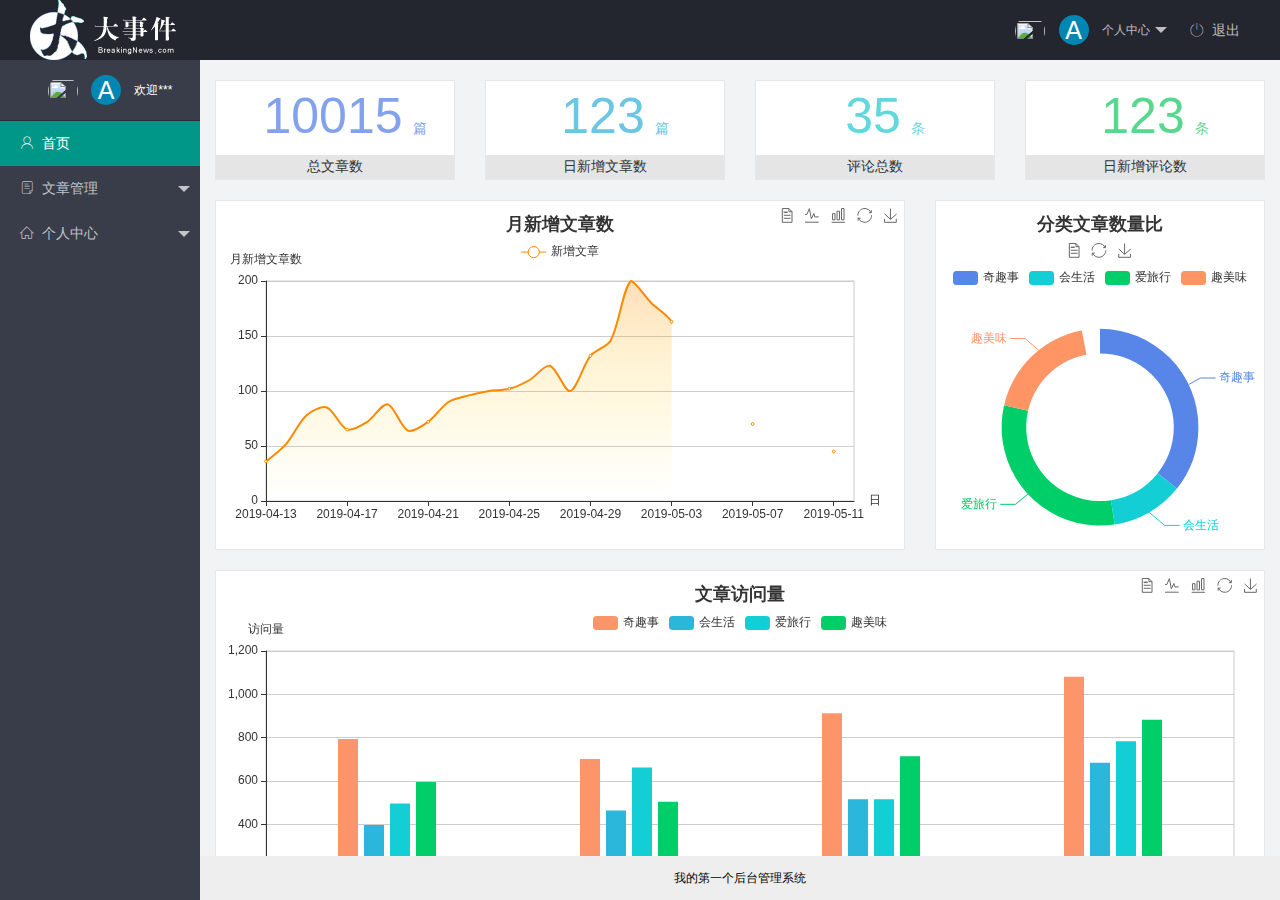
==== index.html @ fc18b05c "完成了主页功能以及登录注册功能" ====
<!DOCTYPE html>
<html>
<head>
  <meta charset="utf-8">
  <meta name="viewport" content="width=device-width, initial-scale=1, maximum-scale=1">
  <title>我的第一个后台管理器</title>
  <link rel="stylesheet" href="assets/fonts/iconfont.css">
     <link rel="stylesheet" href="assets/lib/layui/css/layui.css" />
     <link rel="stylesheet" href="assets/css/index.css" />
</head>
<body>
<div class="layui-layout layui-layout-admin">
  <div class="layui-header">
  	<img src="assets/images/logo.png" style="padding-left: 30px;">
    <ul class="layui-nav layui-layout-right">
      <li class="layui-nav-item layui-hide layui-show-md-inline-block">
        <a href="javascript:;" class="urerinfo">
          <img src="//tva1.sinaimg.cn/crop.0.0.118.118.180/5db11ff4gw1e77d3nqrv8j203b03cweg.jpg" class="layui-nav-img">
  	<span class="text-avatar">A</span>
          个人中心
        </a>
        <dl class="layui-nav-child">
          <dd><a href="">基本资料</a></dd>
          <dd><a href="">更换头像</a></dd>
          <dd><a href="">重置密码</a></dd>
        </dl>
      </li>
      <li class="layui-nav-item" lay-header-event="menuRight" lay-unselect>
        <a href="javascript:;" id="btnlogin"><span class="iconfont icon-tuichu"></span>退出
        </a>
      </li>
    </ul>
  </div>
  
  <div class="layui-side layui-bg-black">
    <div class="layui-side-scroll">
    	<div class="urerinfo">
          <img src="//tva1.sinaimg.cn/crop.0.0.118.118.180/5db11ff4gw1e77d3nqrv8j203b03cweg.jpg" class="layui-nav-img">
            	<span class="text-avatar">A</span>
          <span id="welcome">欢迎***</span>
        </div>
      <!-- 左侧导航区域（可配合layui已有的垂直导航） -->
      <ul class="layui-nav layui-nav-tree " lay-shrink="all">
      	<!--首页-->
        <li class="layui-nav-item layui-this">
          <a href="home/dashboard.html" target="fm"><span class="iconfont icon-user" ></span>首页</a> 
        </li>
       <!--文章管理-->
        <li class="layui-nav-item">
          <a href="javascript:;"><span class="iconfont icon-16"></span>文章管理</a>
          <dl class="layui-nav-child">
            <dd><a href="javascript:;"><i class="layui-icon layui-icon-app"></i>文章管理</a></dd>
            <dd><a href="javascript:;"><i class="layui-icon layui-icon-app"></i>文章类别</a></dd>
            <dd><a href="javascript:;"><i class="layui-icon layui-icon-app"></i>文章列表</a></dd>
            <dd><a href="javascript:;"><i class="layui-icon layui-icon-app"></i>发布文章</a></dd>
          </dl>
        </li>
        <!--个人中心-->
         <li class="layui-nav-item">
          <a href="javascript:;"><span class="iconfont icon-home"></span>个人中心</a>
          <dl class="layui-nav-child">
           <dd><a href="JavaScript:;"><i class="layui-icon layui-icon-app"></i>基本资料</a></dd>
          <dd><a href="JavaScript:;"><i class="layui-icon layui-icon-app"></i>更换头像</a></dd>
          <dd><a href="JavaScript:;"><i class="layui-icon layui-icon-app"></i>重置密码</a></dd>
          </dl>
        </li>
      </ul>
    </div>
  </div>
  
  <div class="layui-body">
    <!-- 内容主体区域 -->
    <iframe name="fm" src="home/dashboard.html" frameborder="0"></iframe>
  </div>
  
  <div class="layui-footer">
    <!-- 底部固定区域 -->
我的第一个后台管理系统
  </div>
</div>
<script src="assets/lib/layui/layui.all.js"></script>
<script src="assets/lib/jquery.js"></script>
<script src="assets/js/baseApi.js"></script>
<script src="assets/js/index.js"></script>

</body>
</html>
---- assets/fonts/iconfont.css ----
@font-face {font-family: "iconfont";
  src: url('iconfont.eot?t=1576139966484'); /* IE9 */
  src: url('iconfont.eot?t=1576139966484#iefix') format('embedded-opentype'), /* IE6-IE8 */
  url('[data-uri]') format('woff2'),
  url('iconfont.woff?t=1576139966484') format('woff'),
  url('iconfont.ttf?t=1576139966484') format('truetype'), /* chrome, firefox, opera, Safari, Android, iOS 4.2+ */
  url('iconfont.svg?t=1576139966484#iconfont') format('svg'); /* iOS 4.1- */
}

.iconfont {
  font-family: "iconfont" !important;
  font-size: 16px;
  font-style: normal;
  -webkit-font-smoothing: antialiased;
  -moz-osx-font-smoothing: grayscale;
}

.icon-home:before {
  content: "\e6a9";
}

.icon-user:before {
  content: "\e614";
}

.icon-pinglun:before {
  content: "\e616";
}

.icon-tuichu:before {
  content: "\e865";
}

.icon-16:before {
  content: "\e615";
}
---- assets/lib/layui/css/layui.css ----
/** layui-v2.5.5 MIT License By https://www.layui.com */
 .layui-inline,img{display:inline-block;vertical-align:middle}h1,h2,h3,h4,h5,h6{font-weight:400}.layui-edge,.layui-header,.layui-inline,.layui-main{position:relative}.layui-body,.layui-edge,.layui-elip{overflow:hidden}.layui-btn,.layui-edge,.layui-inline,img{vertical-align:middle}.layui-btn,.layui-disabled,.layui-icon,.layui-unselect{-moz-user-select:none;-webkit-user-select:none;-ms-user-select:none}.layui-elip,.layui-form-checkbox span,.layui-form-pane .layui-form-label{text-overflow:ellipsis;white-space:nowrap}.layui-breadcrumb,.layui-tree-btnGroup{visibility:hidden}blockquote,body,button,dd,div,dl,dt,form,h1,h2,h3,h4,h5,h6,input,li,ol,p,pre,td,textarea,th,ul{margin:0;padding:0;-webkit-tap-highlight-color:rgba(0,0,0,0)}a:active,a:hover{outline:0}img{border:none}li{list-style:none}table{border-collapse:collapse;border-spacing:0}h4,h5,h6{font-size:100%}button,input,optgroup,option,select,textarea{font-family:inherit;font-size:inherit;font-style:inherit;font-weight:inherit;outline:0}pre{white-space:pre-wrap;white-space:-moz-pre-wrap;white-space:-pre-wrap;white-space:-o-pre-wrap;word-wrap:break-word}body{line-height:24px;font:14px Helvetica Neue,Helvetica,PingFang SC,Tahoma,Arial,sans-serif}hr{height:1px;margin:10px 0;border:0;clear:both}a{color:#333;text-decoration:none}a:hover{color:#777}a cite{font-style:normal;*cursor:pointer}.layui-border-box,.layui-border-box *{box-sizing:border-box}.layui-box,.layui-box *{box-sizing:content-box}.layui-clear{clear:both;*zoom:1}.layui-clear:after{content:'\20';clear:both;*zoom:1;display:block;height:0}.layui-inline{*display:inline;*zoom:1}.layui-edge{display:inline-block;width:0;height:0;border-width:6px;border-style:dashed;border-color:transparent}.layui-edge-top{top:-4px;border-bottom-color:#999;border-bottom-style:solid}.layui-edge-right{border-left-color:#999;border-left-style:solid}.layui-edge-bottom{top:2px;border-top-color:#999;border-top-style:solid}.layui-edge-left{border-right-color:#999;border-right-style:solid}.layui-disabled,.layui-disabled:hover{color:#d2d2d2!important;cursor:not-allowed!important}.layui-circle{border-radius:100%}.layui-show{display:block!important}.layui-hide{display:none!important}@font-face{font-family:layui-icon;src:url(../font/iconfont.eot?v=250);src:url(../font/iconfont.eot?v=250#iefix) format('embedded-opentype'),url(../font/iconfont.woff2?v=250) format('woff2'),url(../font/iconfont.woff?v=250) format('woff'),url(../font/iconfont.ttf?v=250) format('truetype'),url(../font/iconfont.svg?v=250#layui-icon) format('svg')}.layui-icon{font-family:layui-icon!important;font-size:16px;font-style:normal;-webkit-font-smoothing:antialiased;-moz-osx-font-smoothing:grayscale}.layui-icon-reply-fill:before{content:"\e611"}.layui-icon-set-fill:before{content:"\e614"}.layui-icon-menu-fill:before{content:"\e60f"}.layui-icon-search:before{content:"\e615"}.layui-icon-share:before{content:"\e641"}.layui-icon-set-sm:before{content:"\e620"}.layui-icon-engine:before{content:"\e628"}.layui-icon-close:before{content:"\1006"}.layui-icon-close-fill:before{content:"\1007"}.layui-icon-chart-screen:before{content:"\e629"}.layui-icon-star:before{content:"\e600"}.layui-icon-circle-dot:before{content:"\e617"}.layui-icon-chat:before{content:"\e606"}.layui-icon-release:before{content:"\e609"}.layui-icon-list:before{content:"\e60a"}.layui-icon-chart:before{content:"\e62c"}.layui-icon-ok-circle:before{content:"\1005"}.layui-icon-layim-theme:before{content:"\e61b"}.layui-icon-table:before{content:"\e62d"}.layui-icon-right:before{content:"\e602"}.layui-icon-left:before{content:"\e603"}.layui-icon-cart-simple:before{content:"\e698"}.layui-icon-face-cry:before{content:"\e69c"}.layui-icon-face-smile:before{content:"\e6af"}.layui-icon-survey:before{content:"\e6b2"}.layui-icon-tree:before{content:"\e62e"}.layui-icon-upload-circle:before{content:"\e62f"}.layui-icon-add-circle:before{content:"\e61f"}.layui-icon-download-circle:before{content:"\e601"}.layui-icon-templeate-1:before{content:"\e630"}.layui-icon-util:before{content:"\e631"}.layui-icon-face-surprised:before{content:"\e664"}.layui-icon-edit:before{content:"\e642"}.layui-icon-speaker:before{content:"\e645"}.layui-icon-down:before{content:"\e61a"}.layui-icon-file:before{content:"\e621"}.layui-icon-layouts:before{content:"\e632"}.layui-icon-rate-half:before{content:"\e6c9"}.layui-icon-add-circle-fine:before{content:"\e608"}.layui-icon-prev-circle:before{content:"\e633"}.layui-icon-read:before{content:"\e705"}.layui-icon-404:before{content:"\e61c"}.layui-icon-carousel:before{content:"\e634"}.layui-icon-help:before{content:"\e607"}.layui-icon-code-circle:before{content:"\e635"}.layui-icon-water:before{content:"\e636"}.layui-icon-username:before{content:"\e66f"}.layui-icon-find-fill:before{content:"\e670"}.layui-icon-about:before{content:"\e60b"}.layui-icon-location:before{content:"\e715"}.layui-icon-up:before{content:"\e619"}.layui-icon-pause:before{content:"\e651"}.layui-icon-date:before{content:"\e637"}.layui-icon-layim-uploadfile:before{content:"\e61d"}.layui-icon-delete:before{content:"\e640"}.layui-icon-play:before{content:"\e652"}.layui-icon-top:before{content:"\e604"}.layui-icon-friends:before{content:"\e612"}.layui-icon-refresh-3:before{content:"\e9aa"}.layui-icon-ok:before{content:"\e605"}.layui-icon-layer:before{content:"\e638"}.layui-icon-face-smile-fine:before{content:"\e60c"}.layui-icon-dollar:before{content:"\e659"}.layui-icon-group:before{content:"\e613"}.layui-icon-layim-download:before{content:"\e61e"}.layui-icon-picture-fine:before{content:"\e60d"}.layui-icon-link:before{content:"\e64c"}.layui-icon-diamond:before{content:"\e735"}.layui-icon-log:before{content:"\e60e"}.layui-icon-rate-solid:before{content:"\e67a"}.layui-icon-fonts-del:before{content:"\e64f"}.layui-icon-unlink:before{content:"\e64d"}.layui-icon-fonts-clear:before{content:"\e639"}.layui-icon-triangle-r:before{content:"\e623"}.layui-icon-circle:before{content:"\e63f"}.layui-icon-radio:before{content:"\e643"}.layui-icon-align-center:before{content:"\e647"}.layui-icon-align-right:before{content:"\e648"}.layui-icon-align-left:before{content:"\e649"}.layui-icon-loading-1:before{content:"\e63e"}.layui-icon-return:before{content:"\e65c"}.layui-icon-fonts-strong:before{content:"\e62b"}.layui-icon-upload:before{content:"\e67c"}.layui-icon-dialogue:before{content:"\e63a"}.layui-icon-video:before{content:"\e6ed"}.layui-icon-headset:before{content:"\e6fc"}.layui-icon-cellphone-fine:before{content:"\e63b"}.layui-icon-add-1:before{content:"\e654"}.layui-icon-face-smile-b:before{content:"\e650"}.layui-icon-fonts-html:before{content:"\e64b"}.layui-icon-form:before{content:"\e63c"}.layui-icon-cart:before{content:"\e657"}.layui-icon-camera-fill:before{content:"\e65d"}.layui-icon-tabs:before{content:"\e62a"}.layui-icon-fonts-code:before{content:"\e64e"}.layui-icon-fire:before{content:"\e756"}.layui-icon-set:before{content:"\e716"}.layui-icon-fonts-u:before{content:"\e646"}.layui-icon-triangle-d:before{content:"\e625"}.layui-icon-tips:before{content:"\e702"}.layui-icon-picture:before{content:"\e64a"}.layui-icon-more-vertical:before{content:"\e671"}.layui-icon-flag:before{content:"\e66c"}.layui-icon-loading:before{content:"\e63d"}.layui-icon-fonts-i:before{content:"\e644"}.layui-icon-refresh-1:before{content:"\e666"}.layui-icon-rmb:before{content:"\e65e"}.layui-icon-home:before{content:"\e68e"}.layui-icon-user:before{content:"\e770"}.layui-icon-notice:before{content:"\e667"}.layui-icon-login-weibo:before{content:"\e675"}.layui-icon-voice:before{content:"\e688"}.layui-icon-upload-drag:before{content:"\e681"}.layui-icon-login-qq:before{content:"\e676"}.layui-icon-snowflake:before{content:"\e6b1"}.layui-icon-file-b:before{content:"\e655"}.layui-icon-template:before{content:"\e663"}.layui-icon-auz:before{content:"\e672"}.layui-icon-console:before{content:"\e665"}.layui-icon-app:before{content:"\e653"}.layui-icon-prev:before{content:"\e65a"}.layui-icon-website:before{content:"\e7ae"}.layui-icon-next:before{content:"\e65b"}.layui-icon-component:before{content:"\e857"}.layui-icon-more:before{content:"\e65f"}.layui-icon-login-wechat:before{content:"\e677"}.layui-icon-shrink-right:before{content:"\e668"}.layui-icon-spread-left:before{content:"\e66b"}.layui-icon-camera:before{content:"\e660"}.layui-icon-note:before{content:"\e66e"}.layui-icon-refresh:before{content:"\e669"}.layui-icon-female:before{content:"\e661"}.layui-icon-male:before{content:"\e662"}.layui-icon-password:before{content:"\e673"}.layui-icon-senior:before{content:"\e674"}.layui-icon-theme:before{content:"\e66a"}.layui-icon-tread:before{content:"\e6c5"}.layui-icon-praise:before{content:"\e6c6"}.layui-icon-star-fill:before{content:"\e658"}.layui-icon-rate:before{content:"\e67b"}.layui-icon-template-1:before{content:"\e656"}.layui-icon-vercode:before{content:"\e679"}.layui-icon-cellphone:before{content:"\e678"}.layui-icon-screen-full:before{content:"\e622"}.layui-icon-screen-restore:before{content:"\e758"}.layui-icon-cols:before{content:"\e610"}.layui-icon-export:before{content:"\e67d"}.layui-icon-print:before{content:"\e66d"}.layui-icon-slider:before{content:"\e714"}.layui-icon-addition:before{content:"\e624"}.layui-icon-subtraction:before{content:"\e67e"}.layui-icon-service:before{content:"\e626"}.layui-icon-transfer:before{content:"\e691"}.layui-main{width:1140px;margin:0 auto}.layui-header{z-index:1000;height:60px}.layui-header a:hover{transition:all .5s;-webkit-transition:all .5s}.layui-side{position:fixed;left:0;top:0;bottom:0;z-index:999;width:200px;overflow-x:hidden}.layui-side-scroll{position:relative;width:220px;height:100%;overflow-x:hidden}.layui-body{position:absolute;left:200px;right:0;top:0;bottom:0;z-index:998;width:auto;overflow-y:auto;box-sizing:border-box}.layui-layout-body{overflow:hidden}.layui-layout-admin .layui-header{background-color:#23262E}.layui-layout-admin .layui-side{top:60px;width:200px;overflow-x:hidden}.layui-layout-admin .layui-body{position:fixed;top:60px;bottom:44px}.layui-layout-admin .layui-main{width:auto;margin:0 15px}.layui-layout-admin .layui-footer{position:fixed;left:200px;right:0;bottom:0;height:44px;line-height:44px;padding:0 15px;background-color:#eee}.layui-layout-admin .layui-logo{position:absolute;left:0;top:0;width:200px;height:100%;line-height:60px;text-align:center;color:#009688;font-size:16px}.layui-layout-admin .layui-header .layui-nav{background:0 0}.layui-layout-left{position:absolute!important;left:200px;top:0}.layui-layout-right{position:absolute!important;right:0;top:0}.layui-container{position:relative;margin:0 auto;padding:0 15px;box-sizing:border-box}.layui-fluid{position:relative;margin:0 auto;padding:0 15px}.layui-row:after,.layui-row:before{content:'';display:block;clear:both}.layui-col-lg1,.layui-col-lg10,.layui-col-lg11,.layui-col-lg12,.layui-col-lg2,.layui-col-lg3,.layui-col-lg4,.layui-col-lg5,.layui-col-lg6,.layui-col-lg7,.layui-col-lg8,.layui-col-lg9,.layui-col-md1,.layui-col-md10,.layui-col-md11,.layui-col-md12,.layui-col-md2,.layui-col-md3,.layui-col-md4,.layui-col-md5,.layui-col-md6,.layui-col-md7,.layui-col-md8,.layui-col-md9,.layui-col-sm1,.layui-col-sm10,.layui-col-sm11,.layui-col-sm12,.layui-col-sm2,.layui-col-sm3,.layui-col-sm4,.layui-col-sm5,.layui-col-sm6,.layui-col-sm7,.layui-col-sm8,.layui-col-sm9,.layui-col-xs1,.layui-col-xs10,.layui-col-xs11,.layui-col-xs12,.layui-col-xs2,.layui-col-xs3,.layui-col-xs4,.layui-col-xs5,.layui-col-xs6,.layui-col-xs7,.layui-col-xs8,.layui-col-xs9{position:relative;display:block;box-sizing:border-box}.layui-col-xs1,.layui-col-xs10,.layui-col-xs11,.layui-col-xs12,.layui-col-xs2,.layui-col-xs3,.layui-col-xs4,.layui-col-xs5,.layui-col-xs6,.layui-col-xs7,.layui-col-xs8,.layui-col-xs9{float:left}.layui-col-xs1{width:8.33333333%}.layui-col-xs2{width:16.66666667%}.layui-col-xs3{width:25%}.layui-col-xs4{width:33.33333333%}.layui-col-xs5{width:41.66666667%}.layui-col-xs6{width:50%}.layui-col-xs7{width:58.33333333%}.layui-col-xs8{width:66.66666667%}.layui-col-xs9{width:75%}.layui-col-xs10{width:83.33333333%}.layui-col-xs11{width:91.66666667%}.layui-col-xs12{width:100%}.layui-col-xs-offset1{margin-left:8.33333333%}.layui-col-xs-offset2{margin-left:16.66666667%}.layui-col-xs-offset3{margin-left:25%}.layui-col-xs-offset4{margin-left:33.33333333%}.layui-col-xs-offset5{margin-left:41.66666667%}.layui-col-xs-offset6{margin-left:50%}.layui-col-xs-offset7{margin-left:58.33333333%}.layui-col-xs-offset8{margin-left:66.66666667%}.layui-col-xs-offset9{margin-left:75%}.layui-col-xs-offset10{margin-left:83.33333333%}.layui-col-xs-offset11{margin-left:91.66666667%}.layui-col-xs-offset12{margin-left:100%}@media screen and (max-width:768px){.layui-hide-xs{display:none!important}.layui-show-xs-block{display:block!important}.layui-show-xs-inline{display:inline!important}.layui-show-xs-inline-block{display:inline-block!important}}@media screen and (min-width:768px){.layui-container{width:750px}.layui-hide-sm{display:none!important}.layui-show-sm-block{display:block!important}.layui-show-sm-inline{display:inline!important}.layui-show-sm-inline-block{display:inline-block!important}.layui-col-sm1,.layui-col-sm10,.layui-col-sm11,.layui-col-sm12,.layui-col-sm2,.layui-col-sm3,.layui-col-sm4,.layui-col-sm5,.layui-col-sm6,.layui-col-sm7,.layui-col-sm8,.layui-col-sm9{float:left}.layui-col-sm1{width:8.33333333%}.layui-col-sm2{width:16.66666667%}.layui-col-sm3{width:25%}.layui-col-sm4{width:33.33333333%}.layui-col-sm5{width:41.66666667%}.layui-col-sm6{width:50%}.layui-col-sm7{width:58.33333333%}.layui-col-sm8{width:66.66666667%}.layui-col-sm9{width:75%}.layui-col-sm10{width:83.33333333%}.layui-col-sm11{width:91.66666667%}.layui-col-sm12{width:100%}.layui-col-sm-offset1{margin-left:8.33333333%}.layui-col-sm-offset2{margin-left:16.66666667%}.layui-col-sm-offset3{margin-left:25%}.layui-col-sm-offset4{margin-left:33.33333333%}.layui-col-sm-offset5{margin-left:41.66666667%}.layui-col-sm-offset6{margin-left:50%}.layui-col-sm-offset7{margin-left:58.33333333%}.layui-col-sm-offset8{margin-left:66.66666667%}.layui-col-sm-offset9{margin-left:75%}.layui-col-sm-offset10{margin-left:83.33333333%}.layui-col-sm-offset11{margin-left:91.66666667%}.layui-col-sm-offset12{margin-left:100%}}@media screen and (min-width:992px){.layui-container{width:970px}.layui-hide-md{display:none!important}.layui-show-md-block{display:block!important}.layui-show-md-inline{display:inline!important}.layui-show-md-inline-block{display:inline-block!important}.layui-col-md1,.layui-col-md10,.layui-col-md11,.layui-col-md12,.layui-col-md2,.layui-col-md3,.layui-col-md4,.layui-col-md5,.layui-col-md6,.layui-col-md7,.layui-col-md8,.layui-col-md9{float:left}.layui-col-md1{width:8.33333333%}.layui-col-md2{width:16.66666667%}.layui-col-md3{width:25%}.layui-col-md4{width:33.33333333%}.layui-col-md5{width:41.66666667%}.layui-col-md6{width:50%}.layui-col-md7{width:58.33333333%}.layui-col-md8{width:66.66666667%}.layui-col-md9{width:75%}.layui-col-md10{width:83.33333333%}.layui-col-md11{width:91.66666667%}.layui-col-md12{width:100%}.layui-col-md-offset1{margin-left:8.33333333%}.layui-col-md-offset2{margin-left:16.66666667%}.layui-col-md-offset3{margin-left:25%}.layui-col-md-offset4{margin-left:33.33333333%}.layui-col-md-offset5{margin-left:41.66666667%}.layui-col-md-offset6{margin-left:50%}.layui-col-md-offset7{margin-left:58.33333333%}.layui-col-md-offset8{margin-left:66.66666667%}.layui-col-md-offset9{margin-left:75%}.layui-col-md-offset10{margin-left:83.33333333%}.layui-col-md-offset11{margin-left:91.66666667%}.layui-col-md-offset12{margin-left:100%}}@media screen and (min-width:1200px){.layui-container{width:1170px}.layui-hide-lg{display:none!important}.layui-show-lg-block{display:block!important}.layui-show-lg-inline{display:inline!important}.layui-show-lg-inline-block{display:inline-block!important}.layui-col-lg1,.layui-col-lg10,.layui-col-lg11,.layui-col-lg12,.layui-col-lg2,.layui-col-lg3,.layui-col-lg4,.layui-col-lg5,.layui-col-lg6,.layui-col-lg7,.layui-col-lg8,.layui-col-lg9{float:left}.layui-col-lg1{width:8.33333333%}.layui-col-lg2{width:16.66666667%}.layui-col-lg3{width:25%}.layui-col-lg4{width:33.33333333%}.layui-col-lg5{width:41.66666667%}.layui-col-lg6{width:50%}.layui-col-lg7{width:58.33333333%}.layui-col-lg8{width:66.66666667%}.layui-col-lg9{width:75%}.layui-col-lg10{width:83.33333333%}.layui-col-lg11{width:91.66666667%}.layui-col-lg12{width:100%}.layui-col-lg-offset1{margin-left:8.33333333%}.layui-col-lg-offset2{margin-left:16.66666667%}.layui-col-lg-offset3{margin-left:25%}.layui-col-lg-offset4{margin-left:33.33333333%}.layui-col-lg-offset5{margin-left:41.66666667%}.layui-col-lg-offset6{margin-left:50%}.layui-col-lg-offset7{margin-left:58.33333333%}.layui-col-lg-offset8{margin-left:66.66666667%}.layui-col-lg-offset9{margin-left:75%}.layui-col-lg-offset10{margin-left:83.33333333%}.layui-col-lg-offset11{margin-left:91.66666667%}.layui-col-lg-offset12{margin-left:100%}}.layui-col-space1{margin:-.5px}.layui-col-space1>*{padding:.5px}.layui-col-space3{margin:-1.5px}.layui-col-space3>*{padding:1.5px}.layui-col-space5{margin:-2.5px}.layui-col-space5>*{padding:2.5px}.layui-col-space8{margin:-3.5px}.layui-col-space8>*{padding:3.5px}.layui-col-space10{margin:-5px}.layui-col-space10>*{padding:5px}.layui-col-space12{margin:-6px}.layui-col-space12>*{padding:6px}.layui-col-space15{margin:-7.5px}.layui-col-space15>*{padding:7.5px}.layui-col-space18{margin:-9px}.layui-col-space18>*{padding:9px}.layui-col-space20{margin:-10px}.layui-col-space20>*{padding:10px}.layui-col-space22{margin:-11px}.layui-col-space22>*{padding:11px}.layui-col-space25{margin:-12.5px}.layui-col-space25>*{padding:12.5px}.layui-col-space30{margin:-15px}.layui-col-space30>*{padding:15px}.layui-btn,.layui-input,.layui-select,.layui-textarea,.layui-upload-button{outline:0;-webkit-appearance:none;transition:all .3s;-webkit-transition:all .3s;box-sizing:border-box}.layui-elem-quote{margin-bottom:10px;padding:15px;line-height:22px;border-left:5px solid #009688;border-radius:0 2px 2px 0;background-color:#f2f2f2}.layui-quote-nm{border-style:solid;border-width:1px 1px 1px 5px;background:0 0}.layui-elem-field{margin-bottom:10px;padding:0;border-width:1px;border-style:solid}.layui-elem-field legend{margin-left:20px;padding:0 10px;font-size:20px;font-weight:300}.layui-field-title{margin:10px 0 20px;border-width:1px 0 0}.layui-field-box{padding:10px 15px}.layui-field-title .layui-field-box{padding:10px 0}.layui-progress{position:relative;height:6px;border-radius:20px;background-color:#e2e2e2}.layui-progress-bar{position:absolute;left:0;top:0;width:0;max-width:100%;height:6px;border-radius:20px;text-align:right;background-color:#5FB878;transition:all .3s;-webkit-transition:all .3s}.layui-progress-big,.layui-progress-big .layui-progress-bar{height:18px;line-height:18px}.layui-progress-text{position:relative;top:-20px;line-height:18px;font-size:12px;color:#666}.layui-progress-big .layui-progress-text{position:static;padding:0 10px;color:#fff}.layui-collapse{border-width:1px;border-style:solid;border-radius:2px}.layui-colla-content,.layui-colla-item{border-top-width:1px;border-top-style:solid}.layui-colla-item:first-child{border-top:none}.layui-colla-title{position:relative;height:42px;line-height:42px;padding:0 15px 0 35px;color:#333;background-color:#f2f2f2;cursor:pointer;font-size:14px;overflow:hidden}.layui-colla-content{display:none;padding:10px 15px;line-height:22px;color:#666}.layui-colla-icon{position:absolute;left:15px;top:0;font-size:14px}.layui-card{margin-bottom:15px;border-radius:2px;background-color:#fff;box-shadow:0 1px 2px 0 rgba(0,0,0,.05)}.layui-card:last-child{margin-bottom:0}.layui-card-header{position:relative;height:42px;line-height:42px;padding:0 15px;border-bottom:1px solid #f6f6f6;color:#333;border-radius:2px 2px 0 0;font-size:14px}.layui-bg-black,.layui-bg-blue,.layui-bg-cyan,.layui-bg-green,.layui-bg-orange,.layui-bg-red{color:#fff!important}.layui-card-body{position:relative;padding:10px 15px;line-height:24px}.layui-card-body[pad15]{padding:15px}.layui-card-body[pad20]{padding:20px}.layui-card-body .layui-table{margin:5px 0}.layui-card .layui-tab{margin:0}.layui-panel-window{position:relative;padding:15px;border-radius:0;border-top:5px solid #E6E6E6;background-color:#fff}.layui-auxiliar-moving{position:fixed;left:0;right:0;top:0;bottom:0;width:100%;height:100%;background:0 0;z-index:9999999999}.layui-form-label,.layui-form-mid,.layui-form-select,.layui-input-block,.layui-input-inline,.layui-textarea{position:relative}.layui-bg-red{background-color:#FF5722!important}.layui-bg-orange{background-color:#FFB800!important}.layui-bg-green{background-color:#009688!important}.layui-bg-cyan{background-color:#2F4056!important}.layui-bg-blue{background-color:#1E9FFF!important}.layui-bg-black{background-color:#393D49!important}.layui-bg-gray{background-color:#eee!important;color:#666!important}.layui-badge-rim,.layui-colla-content,.layui-colla-item,.layui-collapse,.layui-elem-field,.layui-form-pane .layui-form-item[pane],.layui-form-pane .layui-form-label,.layui-input,.layui-layedit,.layui-layedit-tool,.layui-quote-nm,.layui-select,.layui-tab-bar,.layui-tab-card,.layui-tab-title,.layui-tab-title .layui-this:after,.layui-textarea{border-color:#e6e6e6}.layui-timeline-item:before,hr{background-color:#e6e6e6}.layui-text{line-height:22px;font-size:14px;color:#666}.layui-text h1,.layui-text h2,.layui-text h3{font-weight:500;color:#333}.layui-text h1{font-size:30px}.layui-text h2{font-size:24px}.layui-text h3{font-size:18px}.layui-text a:not(.layui-btn){color:#01AAED}.layui-text a:not(.layui-btn):hover{text-decoration:underline}.layui-text ul{padding:5px 0 5px 15px}.layui-text ul li{margin-top:5px;list-style-type:disc}.layui-text em,.layui-word-aux{color:#999!important;padding:0 5px!important}.layui-btn{display:inline-block;height:38px;line-height:38px;padding:0 18px;background-color:#009688;color:#fff;white-space:nowrap;text-align:center;font-size:14px;border:none;border-radius:2px;cursor:pointer}.layui-btn:hover{opacity:.8;filter:alpha(opacity=80);color:#fff}.layui-btn:active{opacity:1;filter:alpha(opacity=100)}.layui-btn+.layui-btn{margin-left:10px}.layui-btn-container{font-size:0}.layui-btn-container .layui-btn{margin-right:10px;margin-bottom:10px}.layui-btn-container .layui-btn+.layui-btn{margin-left:0}.layui-table .layui-btn-container .layui-btn{margin-bottom:9px}.layui-btn-radius{border-radius:100px}.layui-btn .layui-icon{margin-right:3px;font-size:18px;vertical-align:bottom;vertical-align:middle\9}.layui-btn-primary{border:1px solid #C9C9C9;background-color:#fff;color:#555}.layui-btn-primary:hover{border-color:#009688;color:#333}.layui-btn-normal{background-color:#1E9FFF}.layui-btn-warm{background-color:#FFB800}.layui-btn-danger{background-color:#FF5722}.layui-btn-checked{background-color:#5FB878}.layui-btn-disabled,.layui-btn-disabled:active,.layui-btn-disabled:hover{border:1px solid #e6e6e6;background-color:#FBFBFB;color:#C9C9C9;cursor:not-allowed;opacity:1}.layui-btn-lg{height:44px;line-height:44px;padding:0 25px;font-size:16px}.layui-btn-sm{height:30px;line-height:30px;padding:0 10px;font-size:12px}.layui-btn-sm i{font-size:16px!important}.layui-btn-xs{height:22px;line-height:22px;padding:0 5px;font-size:12px}.layui-btn-xs i{font-size:14px!important}.layui-btn-group{display:inline-block;vertical-align:middle;font-size:0}.layui-btn-group .layui-btn{margin-left:0!important;margin-right:0!important;border-left:1px solid rgba(255,255,255,.5);border-radius:0}.layui-btn-group .layui-btn-primary{border-left:none}.layui-btn-group .layui-btn-primary:hover{border-color:#C9C9C9;color:#009688}.layui-btn-group .layui-btn:first-child{border-left:none;border-radius:2px 0 0 2px}.layui-btn-group .layui-btn-primary:first-child{border-left:1px solid #c9c9c9}.layui-btn-group .layui-btn:last-child{border-radius:0 2px 2px 0}.layui-btn-group .layui-btn+.layui-btn{margin-left:0}.layui-btn-group+.layui-btn-group{margin-left:10px}.layui-btn-fluid{width:100%}.layui-input,.layui-select,.layui-textarea{height:38px;line-height:1.3;line-height:38px\9;border-width:1px;border-style:solid;background-color:#fff;border-radius:2px}.layui-input::-webkit-input-placeholder,.layui-select::-webkit-input-placeholder,.layui-textarea::-webkit-input-placeholder{line-height:1.3}.layui-input,.layui-textarea{display:block;width:100%;padding-left:10px}.layui-input:hover,.layui-textarea:hover{border-color:#D2D2D2!important}.layui-input:focus,.layui-textarea:focus{border-color:#C9C9C9!important}.layui-textarea{min-height:100px;height:auto;line-height:20px;padding:6px 10px;resize:vertical}.layui-select{padding:0 10px}.layui-form input[type=checkbox],.layui-form input[type=radio],.layui-form select{display:none}.layui-form [lay-ignore]{display:initial}.layui-form-item{margin-bottom:15px;clear:both;*zoom:1}.layui-form-item:after{content:'\20';clear:both;*zoom:1;display:block;height:0}.layui-form-label{float:left;display:block;padding:9px 15px;width:80px;font-weight:400;line-height:20px;text-align:right}.layui-form-label-col{display:block;float:none;padding:9px 0;line-height:20px;text-align:left}.layui-form-item .layui-inline{margin-bottom:5px;margin-right:10px}.layui-input-block{margin-left:110px;min-height:36px}.layui-input-inline{display:inline-block;vertical-align:middle}.layui-form-item .layui-input-inline{float:left;width:190px;margin-right:10px}.layui-form-text .layui-input-inline{width:auto}.layui-form-mid{float:left;display:block;padding:9px 0!important;line-height:20px;margin-right:10px}.layui-form-danger+.layui-form-select .layui-input,.layui-form-danger:focus{border-color:#FF5722!important}.layui-form-select .layui-input{padding-right:30px;cursor:pointer}.layui-form-select .layui-edge{position:absolute;right:10px;top:50%;margin-top:-3px;cursor:pointer;border-width:6px;border-top-color:#c2c2c2;border-top-style:solid;transition:all .3s;-webkit-transition:all .3s}.layui-form-select dl{display:none;position:absolute;left:0;top:42px;padding:5px 0;z-index:899;min-width:100%;border:1px solid #d2d2d2;max-height:300px;overflow-y:auto;background-color:#fff;border-radius:2px;box-shadow:0 2px 4px rgba(0,0,0,.12);box-sizing:border-box}.layui-form-select dl dd,.layui-form-select dl dt{padding:0 10px;line-height:36px;white-space:nowrap;overflow:hidden;text-overflow:ellipsis}.layui-form-select dl dt{font-size:12px;color:#999}.layui-form-select dl dd{cursor:pointer}.layui-form-select dl dd:hover{background-color:#f2f2f2;-webkit-transition:.5s all;transition:.5s all}.layui-form-select .layui-select-group dd{padding-left:20px}.layui-form-select dl dd.layui-select-tips{padding-left:10px!important;color:#999}.layui-form-select dl dd.layui-this{background-color:#5FB878;color:#fff}.layui-form-checkbox,.layui-form-select dl dd.layui-disabled{background-color:#fff}.layui-form-selected dl{display:block}.layui-form-checkbox,.layui-form-checkbox *,.layui-form-switch{display:inline-block;vertical-align:middle}.layui-form-selected .layui-edge{margin-top:-9px;-webkit-transform:rotate(180deg);transform:rotate(180deg);margin-top:-3px\9}:root .layui-form-selected .layui-edge{margin-top:-9px\0/IE9}.layui-form-selectup dl{top:auto;bottom:42px}.layui-select-none{margin:5px 0;text-align:center;color:#999}.layui-select-disabled .layui-disabled{border-color:#eee!important}.layui-select-disabled .layui-edge{border-top-color:#d2d2d2}.layui-form-checkbox{position:relative;height:30px;line-height:30px;margin-right:10px;padding-right:30px;cursor:pointer;font-size:0;-webkit-transition:.1s linear;transition:.1s linear;box-sizing:border-box}.layui-form-checkbox span{padding:0 10px;height:100%;font-size:14px;border-radius:2px 0 0 2px;background-color:#d2d2d2;color:#fff;overflow:hidden}.layui-form-checkbox:hover span{background-color:#c2c2c2}.layui-form-checkbox i{position:absolute;right:0;top:0;width:30px;height:28px;border:1px solid #d2d2d2;border-left:none;border-radius:0 2px 2px 0;color:#fff;font-size:20px;text-align:center}.layui-form-checkbox:hover i{border-color:#c2c2c2;color:#c2c2c2}.layui-form-checked,.layui-form-checked:hover{border-color:#5FB878}.layui-form-checked span,.layui-form-checked:hover span{background-color:#5FB878}.layui-form-checked i,.layui-form-checked:hover i{color:#5FB878}.layui-form-item .layui-form-checkbox{margin-top:4px}.layui-form-checkbox[lay-skin=primary]{height:auto!important;line-height:normal!important;min-width:18px;min-height:18px;border:none!important;margin-right:0;padding-left:28px;padding-right:0;background:0 0}.layui-form-checkbox[lay-skin=primary] span{padding-left:0;padding-right:15px;line-height:18px;background:0 0;color:#666}.layui-form-checkbox[lay-skin=primary] i{right:auto;left:0;width:16px;height:16px;line-height:16px;border:1px solid #d2d2d2;font-size:12px;border-radius:2px;background-color:#fff;-webkit-transition:.1s linear;transition:.1s linear}.layui-form-checkbox[lay-skin=primary]:hover i{border-color:#5FB878;color:#fff}.layui-form-checked[lay-skin=primary] i{border-color:#5FB878!important;background-color:#5FB878;color:#fff}.layui-checkbox-disbaled[lay-skin=primary] span{background:0 0!important;color:#c2c2c2}.layui-checkbox-disbaled[lay-skin=primary]:hover i{border-color:#d2d2d2}.layui-form-item .layui-form-checkbox[lay-skin=primary]{margin-top:10px}.layui-form-switch{position:relative;height:22px;line-height:22px;min-width:35px;padding:0 5px;margin-top:8px;border:1px solid #d2d2d2;border-radius:20px;cursor:pointer;background-color:#fff;-webkit-transition:.1s linear;transition:.1s linear}.layui-form-switch i{position:absolute;left:5px;top:3px;width:16px;height:16px;border-radius:20px;background-color:#d2d2d2;-webkit-transition:.1s linear;transition:.1s linear}.layui-form-switch em{position:relative;top:0;width:25px;margin-left:21px;padding:0!important;text-align:center!important;color:#999!important;font-style:normal!important;font-size:12px}.layui-form-onswitch{border-color:#5FB878;background-color:#5FB878}.layui-checkbox-disbaled,.layui-checkbox-disbaled i{border-color:#e2e2e2!important}.layui-form-onswitch i{left:100%;margin-left:-21px;background-color:#fff}.layui-form-onswitch em{margin-left:5px;margin-right:21px;color:#fff!important}.layui-checkbox-disbaled span{background-color:#e2e2e2!important}.layui-checkbox-disbaled:hover i{color:#fff!important}[lay-radio]{display:none}.layui-form-radio,.layui-form-radio *{display:inline-block;vertical-align:middle}.layui-form-radio{line-height:28px;margin:6px 10px 0 0;padding-right:10px;cursor:pointer;font-size:0}.layui-form-radio *{font-size:14px}.layui-form-radio>i{margin-right:8px;font-size:22px;color:#c2c2c2}.layui-form-radio>i:hover,.layui-form-radioed>i{color:#5FB878}.layui-radio-disbaled>i{color:#e2e2e2!important}.layui-form-pane .layui-form-label{width:110px;padding:8px 15px;height:38px;line-height:20px;border-width:1px;border-style:solid;border-radius:2px 0 0 2px;text-align:center;background-color:#FBFBFB;overflow:hidden;box-sizing:border-box}.layui-form-pane .layui-input-inline{margin-left:-1px}.layui-form-pane .layui-input-block{margin-left:110px;left:-1px}.layui-form-pane .layui-input{border-radius:0 2px 2px 0}.layui-form-pane .layui-form-text .layui-form-label{float:none;width:100%;border-radius:2px;box-sizing:border-box;text-align:left}.layui-form-pane .layui-form-text .layui-input-inline{display:block;margin:0;top:-1px;clear:both}.layui-form-pane .layui-form-text .layui-input-block{margin:0;left:0;top:-1px}.layui-form-pane .layui-form-text .layui-textarea{min-height:100px;border-radius:0 0 2px 2px}.layui-form-pane .layui-form-checkbox{margin:4px 0 4px 10px}.layui-form-pane .layui-form-radio,.layui-form-pane .layui-form-switch{margin-top:6px;margin-left:10px}.layui-form-pane .layui-form-item[pane]{position:relative;border-width:1px;border-style:solid}.layui-form-pane .layui-form-item[pane] .layui-form-label{position:absolute;left:0;top:0;height:100%;border-width:0 1px 0 0}.layui-form-pane .layui-form-item[pane] .layui-input-inline{margin-left:110px}@media screen and (max-width:450px){.layui-form-item .layui-form-label{text-overflow:ellipsis;overflow:hidden;white-space:nowrap}.layui-form-item .layui-inline{display:block;margin-right:0;margin-bottom:20px;clear:both}.layui-form-item .layui-inline:after{content:'\20';clear:both;display:block;height:0}.layui-form-item .layui-input-inline{display:block;float:none;left:-3px;width:auto;margin:0 0 10px 112px}.layui-form-item .layui-input-inline+.layui-form-mid{margin-left:110px;top:-5px;padding:0}.layui-form-item .layui-form-checkbox{margin-right:5px;margin-bottom:5px}}.layui-layedit{border-width:1px;border-style:solid;border-radius:2px}.layui-layedit-tool{padding:3px 5px;border-bottom-width:1px;border-bottom-style:solid;font-size:0}.layedit-tool-fixed{position:fixed;top:0;border-top:1px solid #e2e2e2}.layui-layedit-tool .layedit-tool-mid,.layui-layedit-tool .layui-icon{display:inline-block;vertical-align:middle;text-align:center;font-size:14px}.layui-layedit-tool .layui-icon{position:relative;width:32px;height:30px;line-height:30px;margin:3px 5px;color:#777;cursor:pointer;border-radius:2px}.layui-layedit-tool .layui-icon:hover{color:#393D49}.layui-layedit-tool .layui-icon:active{color:#000}.layui-layedit-tool .layedit-tool-active{background-color:#e2e2e2;color:#000}.layui-layedit-tool .layui-disabled,.layui-layedit-tool .layui-disabled:hover{color:#d2d2d2;cursor:not-allowed}.layui-layedit-tool .layedit-tool-mid{width:1px;height:18px;margin:0 10px;background-color:#d2d2d2}.layedit-tool-html{width:50px!important;font-size:30px!important}.layedit-tool-b,.layedit-tool-code,.layedit-tool-help{font-size:16px!important}.layedit-tool-d,.layedit-tool-face,.layedit-tool-image,.layedit-tool-unlink{font-size:18px!important}.layedit-tool-image input{position:absolute;font-size:0;left:0;top:0;width:100%;height:100%;opacity:.01;filter:Alpha(opacity=1);cursor:pointer}.layui-layedit-iframe iframe{display:block;width:100%}#LAY_layedit_code{overflow:hidden}.layui-laypage{display:inline-block;*display:inline;*zoom:1;vertical-align:middle;margin:10px 0;font-size:0}.layui-laypage>a:first-child,.layui-laypage>a:first-child em{border-radius:2px 0 0 2px}.layui-laypage>a:last-child,.layui-laypage>a:last-child em{border-radius:0 2px 2px 0}.layui-laypage>:first-child{margin-left:0!important}.layui-laypage>:last-child{margin-right:0!important}.layui-laypage a,.layui-laypage button,.layui-laypage input,.layui-laypage select,.layui-laypage span{border:1px solid #e2e2e2}.layui-laypage a,.layui-laypage span{display:inline-block;*display:inline;*zoom:1;vertical-align:middle;padding:0 15px;height:28px;line-height:28px;margin:0 -1px 5px 0;background-color:#fff;color:#333;font-size:12px}.layui-flow-more a *,.layui-laypage input,.layui-table-view select[lay-ignore]{display:inline-block}.layui-laypage a:hover{color:#009688}.layui-laypage em{font-style:normal}.layui-laypage .layui-laypage-spr{color:#999;font-weight:700}.layui-laypage a{text-decoration:none}.layui-laypage .layui-laypage-curr{position:relative}.layui-laypage .layui-laypage-curr em{position:relative;color:#fff}.layui-laypage .layui-laypage-curr .layui-laypage-em{position:absolute;left:-1px;top:-1px;padding:1px;width:100%;height:100%;background-color:#009688}.layui-laypage-em{border-radius:2px}.layui-laypage-next em,.layui-laypage-prev em{font-family:Sim sun;font-size:16px}.layui-laypage .layui-laypage-count,.layui-laypage .layui-laypage-limits,.layui-laypage .layui-laypage-refresh,.layui-laypage .layui-laypage-skip{margin-left:10px;margin-right:10px;padding:0;border:none}.layui-laypage .layui-laypage-limits,.layui-laypage .layui-laypage-refresh{vertical-align:top}.layui-laypage .layui-laypage-refresh i{font-size:18px;cursor:pointer}.layui-laypage select{height:22px;padding:3px;border-radius:2px;cursor:pointer}.layui-laypage .layui-laypage-skip{height:30px;line-height:30px;color:#999}.layui-laypage button,.layui-laypage input{height:30px;line-height:30px;border-radius:2px;vertical-align:top;background-color:#fff;box-sizing:border-box}.layui-laypage input{width:40px;margin:0 10px;padding:0 3px;text-align:center}.layui-laypage input:focus,.layui-laypage select:focus{border-color:#009688!important}.layui-laypage button{margin-left:10px;padding:0 10px;cursor:pointer}.layui-table,.layui-table-view{margin:10px 0}.layui-flow-more{margin:10px 0;text-align:center;color:#999;font-size:14px}.layui-flow-more a{height:32px;line-height:32px}.layui-flow-more a *{vertical-align:top}.layui-flow-more a cite{padding:0 20px;border-radius:3px;background-color:#eee;color:#333;font-style:normal}.layui-flow-more a cite:hover{opacity:.8}.layui-flow-more a i{font-size:30px;color:#737383}.layui-table{width:100%;background-color:#fff;color:#666}.layui-table tr{transition:all .3s;-webkit-transition:all .3s}.layui-table th{text-align:left;font-weight:400}.layui-table tbody tr:hover,.layui-table thead tr,.layui-table-click,.layui-table-header,.layui-table-hover,.layui-table-mend,.layui-table-patch,.layui-table-tool,.layui-table-total,.layui-table-total tr,.layui-table[lay-even] tr:nth-child(even){background-color:#f2f2f2}.layui-table td,.layui-table th,.layui-table-col-set,.layui-table-fixed-r,.layui-table-grid-down,.layui-table-header,.layui-table-page,.layui-table-tips-main,.layui-table-tool,.layui-table-total,.layui-table-view,.layui-table[lay-skin=line],.layui-table[lay-skin=row]{border-width:1px;border-style:solid;border-color:#e6e6e6}.layui-table td,.layui-table th{position:relative;padding:9px 15px;min-height:20px;line-height:20px;font-size:14px}.layui-table[lay-skin=line] td,.layui-table[lay-skin=line] th{border-width:0 0 1px}.layui-table[lay-skin=row] td,.layui-table[lay-skin=row] th{border-width:0 1px 0 0}.layui-table[lay-skin=nob] td,.layui-table[lay-skin=nob] th{border:none}.layui-table img{max-width:100px}.layui-table[lay-size=lg] td,.layui-table[lay-size=lg] th{padding:15px 30px}.layui-table-view .layui-table[lay-size=lg] .layui-table-cell{height:40px;line-height:40px}.layui-table[lay-size=sm] td,.layui-table[lay-size=sm] th{font-size:12px;padding:5px 10px}.layui-table-view .layui-table[lay-size=sm] .layui-table-cell{height:20px;line-height:20px}.layui-table[lay-data]{display:none}.layui-table-box{position:relative;overflow:hidden}.layui-table-view .layui-table{position:relative;width:auto;margin:0}.layui-table-view .layui-table[lay-skin=line]{border-width:0 1px 0 0}.layui-table-view .layui-table[lay-skin=row]{border-width:0 0 1px}.layui-table-view .layui-table td,.layui-table-view .layui-table th{padding:5px 0;border-top:none;border-left:none}.layui-table-view .layui-table th.layui-unselect .layui-table-cell span{cursor:pointer}.layui-table-view .layui-table td{cursor:default}.layui-table-view .layui-table td[data-edit=text]{cursor:text}.layui-table-view .layui-form-checkbox[lay-skin=primary] i{width:18px;height:18px}.layui-table-view .layui-form-radio{line-height:0;padding:0}.layui-table-view .layui-form-radio>i{margin:0;font-size:20px}.layui-table-init{position:absolute;left:0;top:0;width:100%;height:100%;text-align:center;z-index:110}.layui-table-init .layui-icon{position:absolute;left:50%;top:50%;margin:-15px 0 0 -15px;font-size:30px;color:#c2c2c2}.layui-table-header{border-width:0 0 1px;overflow:hidden}.layui-table-header .layui-table{margin-bottom:-1px}.layui-table-tool .layui-inline[lay-event]{position:relative;width:26px;height:26px;padding:5px;line-height:16px;margin-right:10px;text-align:center;color:#333;border:1px solid #ccc;cursor:pointer;-webkit-transition:.5s all;transition:.5s all}.layui-table-tool .layui-inline[lay-event]:hover{border:1px solid #999}.layui-table-tool-temp{padding-right:120px}.layui-table-tool-self{position:absolute;right:17px;top:10px}.layui-table-tool .layui-table-tool-self .layui-inline[lay-event]{margin:0 0 0 10px}.layui-table-tool-panel{position:absolute;top:29px;left:-1px;padding:5px 0;min-width:150px;min-height:40px;border:1px solid #d2d2d2;text-align:left;overflow-y:auto;background-color:#fff;box-shadow:0 2px 4px rgba(0,0,0,.12)}.layui-table-cell,.layui-table-tool-panel li{overflow:hidden;text-overflow:ellipsis;white-space:nowrap}.layui-table-tool-panel li{padding:0 10px;line-height:30px;-webkit-transition:.5s all;transition:.5s all}.layui-table-tool-panel li .layui-form-checkbox[lay-skin=primary]{width:100%;padding-left:28px}.layui-table-tool-panel li:hover{background-color:#f2f2f2}.layui-table-tool-panel li .layui-form-checkbox[lay-skin=primary] i{position:absolute;left:0;top:0}.layui-table-tool-panel li .layui-form-checkbox[lay-skin=primary] span{padding:0}.layui-table-tool .layui-table-tool-self .layui-table-tool-panel{left:auto;right:-1px}.layui-table-col-set{position:absolute;right:0;top:0;width:20px;height:100%;border-width:0 0 0 1px;background-color:#fff}.layui-table-sort{width:10px;height:20px;margin-left:5px;cursor:pointer!important}.layui-table-sort .layui-edge{position:absolute;left:5px;border-width:5px}.layui-table-sort .layui-table-sort-asc{top:3px;border-top:none;border-bottom-style:solid;border-bottom-color:#b2b2b2}.layui-table-sort .layui-table-sort-asc:hover{border-bottom-color:#666}.layui-table-sort .layui-table-sort-desc{bottom:5px;border-bottom:none;border-top-style:solid;border-top-color:#b2b2b2}.layui-table-sort .layui-table-sort-desc:hover{border-top-color:#666}.layui-table-sort[lay-sort=asc] .layui-table-sort-asc{border-bottom-color:#000}.layui-table-sort[lay-sort=desc] .layui-table-sort-desc{border-top-color:#000}.layui-table-cell{height:28px;line-height:28px;padding:0 15px;position:relative;box-sizing:border-box}.layui-table-cell .layui-form-checkbox[lay-skin=primary]{top:-1px;padding:0}.layui-table-cell .layui-table-link{color:#01AAED}.laytable-cell-checkbox,.laytable-cell-numbers,.laytable-cell-radio,.laytable-cell-space{padding:0;text-align:center}.layui-table-body{position:relative;overflow:auto;margin-right:-1px;margin-bottom:-1px}.layui-table-body .layui-none{line-height:26px;padding:15px;text-align:center;color:#999}.layui-table-fixed{position:absolute;left:0;top:0;z-index:101}.layui-table-fixed .layui-table-body{overflow:hidden}.layui-table-fixed-l{box-shadow:0 -1px 8px rgba(0,0,0,.08)}.layui-table-fixed-r{left:auto;right:-1px;border-width:0 0 0 1px;box-shadow:-1px 0 8px rgba(0,0,0,.08)}.layui-table-fixed-r .layui-table-header{position:relative;overflow:visible}.layui-table-mend{position:absolute;right:-49px;top:0;height:100%;width:50px}.layui-table-tool{position:relative;z-index:890;width:100%;min-height:50px;line-height:30px;padding:10px 15px;border-width:0 0 1px}.layui-table-tool .layui-btn-container{margin-bottom:-10px}.layui-table-page,.layui-table-total{border-width:1px 0 0;margin-bottom:-1px;overflow:hidden}.layui-table-page{position:relative;width:100%;padding:7px 7px 0;height:41px;font-size:12px;white-space:nowrap}.layui-table-page>div{height:26px}.layui-table-page .layui-laypage{margin:0}.layui-table-page .layui-laypage a,.layui-table-page .layui-laypage span{height:26px;line-height:26px;margin-bottom:10px;border:none;background:0 0}.layui-table-page .layui-laypage a,.layui-table-page .layui-laypage span.layui-laypage-curr{padding:0 12px}.layui-table-page .layui-laypage span{margin-left:0;padding:0}.layui-table-page .layui-laypage .layui-laypage-prev{margin-left:-7px!important}.layui-table-page .layui-laypage .layui-laypage-curr .layui-laypage-em{left:0;top:0;padding:0}.layui-table-page .layui-laypage button,.layui-table-page .layui-laypage input{height:26px;line-height:26px}.layui-table-page .layui-laypage input{width:40px}.layui-table-page .layui-laypage button{padding:0 10px}.layui-table-page select{height:18px}.layui-table-patch .layui-table-cell{padding:0;width:30px}.layui-table-edit{position:absolute;left:0;top:0;width:100%;height:100%;padding:0 14px 1px;border-radius:0;box-shadow:1px 1px 20px rgba(0,0,0,.15)}.layui-table-edit:focus{border-color:#5FB878!important}select.layui-table-edit{padding:0 0 0 10px;border-color:#C9C9C9}.layui-table-view .layui-form-checkbox,.layui-table-view .layui-form-radio,.layui-table-view .layui-form-switch{top:0;margin:0;box-sizing:content-box}.layui-table-view .layui-form-checkbox{top:-1px;height:26px;line-height:26px}.layui-table-view .layui-form-checkbox i{height:26px}.layui-table-grid .layui-table-cell{overflow:visible}.layui-table-grid-down{position:absolute;top:0;right:0;width:26px;height:100%;padding:5px 0;border-width:0 0 0 1px;text-align:center;background-color:#fff;color:#999;cursor:pointer}.layui-table-grid-down .layui-icon{position:absolute;top:50%;left:50%;margin:-8px 0 0 -8px}.layui-table-grid-down:hover{background-color:#fbfbfb}body .layui-table-tips .layui-layer-content{background:0 0;padding:0;box-shadow:0 1px 6px rgba(0,0,0,.12)}.layui-table-tips-main{margin:-44px 0 0 -1px;max-height:150px;padding:8px 15px;font-size:14px;overflow-y:scroll;background-color:#fff;color:#666}.layui-table-tips-c{position:absolute;right:-3px;top:-13px;width:20px;height:20px;padding:3px;cursor:pointer;background-color:#666;border-radius:50%;color:#fff}.layui-table-tips-c:hover{background-color:#777}.layui-table-tips-c:before{position:relative;right:-2px}.layui-upload-file{display:none!important;opacity:.01;filter:Alpha(opacity=1)}.layui-upload-drag,.layui-upload-form,.layui-upload-wrap{display:inline-block}.layui-upload-list{margin:10px 0}.layui-upload-choose{padding:0 10px;color:#999}.layui-upload-drag{position:relative;padding:30px;border:1px dashed #e2e2e2;background-color:#fff;text-align:center;cursor:pointer;color:#999}.layui-upload-drag .layui-icon{font-size:50px;color:#009688}.layui-upload-drag[lay-over]{border-color:#009688}.layui-upload-iframe{position:absolute;width:0;height:0;border:0;visibility:hidden}.layui-upload-wrap{position:relative;vertical-align:middle}.layui-upload-wrap .layui-upload-file{display:block!important;position:absolute;left:0;top:0;z-index:10;font-size:100px;width:100%;height:100%;opacity:.01;filter:Alpha(opacity=1);cursor:pointer}.layui-transfer-active,.layui-transfer-box{display:inline-block;vertical-align:middle}.layui-transfer-box,.layui-transfer-header,.layui-transfer-search{border-width:0;border-style:solid;border-color:#e6e6e6}.layui-transfer-box{position:relative;border-width:1px;width:200px;height:360px;border-radius:2px;background-color:#fff}.layui-transfer-box .layui-form-checkbox{width:100%;margin:0!important}.layui-transfer-header{height:38px;line-height:38px;padding:0 10px;border-bottom-width:1px}.layui-transfer-search{position:relative;padding:10px;border-bottom-width:1px}.layui-transfer-search .layui-input{height:32px;padding-left:30px;font-size:12px}.layui-transfer-search .layui-icon-search{position:absolute;left:20px;top:50%;margin-top:-8px;color:#666}.layui-transfer-active{margin:0 15px}.layui-transfer-active .layui-btn{display:block;margin:0;padding:0 15px;background-color:#5FB878;border-color:#5FB878;color:#fff}.layui-transfer-active .layui-btn-disabled{background-color:#FBFBFB;border-color:#e6e6e6;color:#C9C9C9}.layui-transfer-active .layui-btn:first-child{margin-bottom:15px}.layui-transfer-active .layui-btn .layui-icon{margin:0;font-size:14px!important}.layui-transfer-data{padding:5px 0;overflow:auto}.layui-transfer-data li{height:32px;line-height:32px;padding:0 10px}.layui-transfer-data li:hover{background-color:#f2f2f2;transition:.5s all}.layui-transfer-data .layui-none{padding:15px 10px;text-align:center;color:#999}.layui-nav{position:relative;padding:0 20px;background-color:#393D49;color:#fff;border-radius:2px;font-size:0;box-sizing:border-box}.layui-nav *{font-size:14px}.layui-nav .layui-nav-item{position:relative;display:inline-block;*display:inline;*zoom:1;vertical-align:middle;line-height:60px}.layui-nav .layui-nav-item a{display:block;padding:0 20px;color:#fff;color:rgba(255,255,255,.7);transition:all .3s;-webkit-transition:all .3s}.layui-nav .layui-this:after,.layui-nav-bar,.layui-nav-tree .layui-nav-itemed:after{position:absolute;left:0;top:0;width:0;height:5px;background-color:#5FB878;transition:all .2s;-webkit-transition:all .2s}.layui-nav-bar{z-index:1000}.layui-nav .layui-nav-item a:hover,.layui-nav .layui-this a{color:#fff}.layui-nav .layui-this:after{content:'';top:auto;bottom:0;width:100%}.layui-nav-img{width:30px;height:30px;margin-right:10px;border-radius:50%}.layui-nav .layui-nav-more{content:'';width:0;height:0;border-style:solid dashed dashed;border-color:#fff transparent transparent;overflow:hidden;cursor:pointer;transition:all .2s;-webkit-transition:all .2s;position:absolute;top:50%;right:3px;margin-top:-3px;border-width:6px;border-top-color:rgba(255,255,255,.7)}.layui-nav .layui-nav-mored,.layui-nav-itemed>a .layui-nav-more{margin-top:-9px;border-style:dashed dashed solid;border-color:transparent transparent #fff}.layui-nav-child{display:none;position:absolute;left:0;top:65px;min-width:100%;line-height:36px;padding:5px 0;box-shadow:0 2px 4px rgba(0,0,0,.12);border:1px solid #d2d2d2;background-color:#fff;z-index:100;border-radius:2px;white-space:nowrap}.layui-nav .layui-nav-child a{color:#333}.layui-nav .layui-nav-child a:hover{background-color:#f2f2f2;color:#000}.layui-nav-child dd{position:relative}.layui-nav .layui-nav-child dd.layui-this a,.layui-nav-child dd.layui-this{background-color:#5FB878;color:#fff}.layui-nav-child dd.layui-this:after{display:none}.layui-nav-tree{width:200px;padding:0}.layui-nav-tree .layui-nav-item{display:block;width:100%;line-height:45px}.layui-nav-tree .layui-nav-item a{position:relative;height:45px;line-height:45px;text-overflow:ellipsis;overflow:hidden;white-space:nowrap}.layui-nav-tree .layui-nav-item a:hover{background-color:#4E5465}.layui-nav-tree .layui-nav-bar{width:5px;height:0;background-color:#009688}.layui-nav-tree .layui-nav-child dd.layui-this,.layui-nav-tree .layui-nav-child dd.layui-this a,.layui-nav-tree .layui-this,.layui-nav-tree .layui-this>a,.layui-nav-tree .layui-this>a:hover{background-color:#009688;color:#fff}.layui-nav-tree .layui-this:after{display:none}.layui-nav-itemed>a,.layui-nav-tree .layui-nav-title a,.layui-nav-tree .layui-nav-title a:hover{color:#fff!important}.layui-nav-tree .layui-nav-child{position:relative;z-index:0;top:0;border:none;box-shadow:none}.layui-nav-tree .layui-nav-child a{height:40px;line-height:40px;color:#fff;color:rgba(255,255,255,.7)}.layui-nav-tree .layui-nav-child,.layui-nav-tree .layui-nav-child a:hover{background:0 0;color:#fff}.layui-nav-tree .layui-nav-more{right:10px}.layui-nav-itemed>.layui-nav-child{display:block;padding:0;background-color:rgba(0,0,0,.3)!important}.layui-nav-itemed>.layui-nav-child>.layui-this>.layui-nav-child{display:block}.layui-nav-side{position:fixed;top:0;bottom:0;left:0;overflow-x:hidden;z-index:999}.layui-bg-blue .layui-nav-bar,.layui-bg-blue .layui-nav-itemed:after,.layui-bg-blue .layui-this:after{background-color:#93D1FF}.layui-bg-blue .layui-nav-child dd.layui-this{background-color:#1E9FFF}.layui-bg-blue .layui-nav-itemed>a,.layui-nav-tree.layui-bg-blue .layui-nav-title a,.layui-nav-tree.layui-bg-blue .layui-nav-title a:hover{background-color:#007DDB!important}.layui-breadcrumb{font-size:0}.layui-breadcrumb>*{font-size:14px}.layui-breadcrumb a{color:#999!important}.layui-breadcrumb a:hover{color:#5FB878!important}.layui-breadcrumb a cite{color:#666;font-style:normal}.layui-breadcrumb span[lay-separator]{margin:0 10px;color:#999}.layui-tab{margin:10px 0;text-align:left!important}.layui-tab[overflow]>.layui-tab-title{overflow:hidden}.layui-tab-title{position:relative;left:0;height:40px;white-space:nowrap;font-size:0;border-bottom-width:1px;border-bottom-style:solid;transition:all .2s;-webkit-transition:all .2s}.layui-tab-title li{display:inline-block;*display:inline;*zoom:1;vertical-align:middle;font-size:14px;transition:all .2s;-webkit-transition:all .2s;position:relative;line-height:40px;min-width:65px;padding:0 15px;text-align:center;cursor:pointer}.layui-tab-title li a{display:block}.layui-tab-title .layui-this{color:#000}.layui-tab-title .layui-this:after{position:absolute;left:0;top:0;content:'';width:100%;height:41px;border-width:1px;border-style:solid;border-bottom-color:#fff;border-radius:2px 2px 0 0;box-sizing:border-box;pointer-events:none}.layui-tab-bar{position:absolute;right:0;top:0;z-index:10;width:30px;height:39px;line-height:39px;border-width:1px;border-style:solid;border-radius:2px;text-align:center;background-color:#fff;cursor:pointer}.layui-tab-bar .layui-icon{position:relative;display:inline-block;top:3px;transition:all .3s;-webkit-transition:all .3s}.layui-tab-item{display:none}.layui-tab-more{padding-right:30px;height:auto!important;white-space:normal!important}.layui-tab-more li.layui-this:after{border-bottom-color:#e2e2e2;border-radius:2px}.layui-tab-more .layui-tab-bar .layui-icon{top:-2px;top:3px\9;-webkit-transform:rotate(180deg);transform:rotate(180deg)}:root .layui-tab-more .layui-tab-bar .layui-icon{top:-2px\0/IE9}.layui-tab-content{padding:10px}.layui-tab-title li .layui-tab-close{position:relative;display:inline-block;width:18px;height:18px;line-height:20px;margin-left:8px;top:1px;text-align:center;font-size:14px;color:#c2c2c2;transition:all .2s;-webkit-transition:all .2s}.layui-tab-title li .layui-tab-close:hover{border-radius:2px;background-color:#FF5722;color:#fff}.layui-tab-brief>.layui-tab-title .layui-this{color:#009688}.layui-tab-brief>.layui-tab-more li.layui-this:after,.layui-tab-brief>.layui-tab-title .layui-this:after{border:none;border-radius:0;border-bottom:2px solid #5FB878}.layui-tab-brief[overflow]>.layui-tab-title .layui-this:after{top:-1px}.layui-tab-card{border-width:1px;border-style:solid;border-radius:2px;box-shadow:0 2px 5px 0 rgba(0,0,0,.1)}.layui-tab-card>.layui-tab-title{background-color:#f2f2f2}.layui-tab-card>.layui-tab-title li{margin-right:-1px;margin-left:-1px}.layui-tab-card>.layui-tab-title .layui-this{background-color:#fff}.layui-tab-card>.layui-tab-title .layui-this:after{border-top:none;border-width:1px;border-bottom-color:#fff}.layui-tab-card>.layui-tab-title .layui-tab-bar{height:40px;line-height:40px;border-radius:0;border-top:none;border-right:none}.layui-tab-card>.layui-tab-more .layui-this{background:0 0;color:#5FB878}.layui-tab-card>.layui-tab-more .layui-this:after{border:none}.layui-timeline{padding-left:5px}.layui-timeline-item{position:relative;padding-bottom:20px}.layui-timeline-axis{position:absolute;left:-5px;top:0;z-index:10;width:20px;height:20px;line-height:20px;background-color:#fff;color:#5FB878;border-radius:50%;text-align:center;cursor:pointer}.layui-timeline-axis:hover{color:#FF5722}.layui-timeline-item:before{content:'';position:absolute;left:5px;top:0;z-index:0;width:1px;height:100%}.layui-timeline-item:last-child:before{display:none}.layui-timeline-item:first-child:before{display:block}.layui-timeline-content{padding-left:25px}.layui-timeline-title{position:relative;margin-bottom:10px}.layui-badge,.layui-badge-dot,.layui-badge-rim{position:relative;display:inline-block;padding:0 6px;font-size:12px;text-align:center;background-color:#FF5722;color:#fff;border-radius:2px}.layui-badge{height:18px;line-height:18px}.layui-badge-dot{width:8px;height:8px;padding:0;border-radius:50%}.layui-badge-rim{height:18px;line-height:18px;border-width:1px;border-style:solid;background-color:#fff;color:#666}.layui-btn .layui-badge,.layui-btn .layui-badge-dot{margin-left:5px}.layui-nav .layui-badge,.layui-nav .layui-badge-dot{position:absolute;top:50%;margin:-8px 6px 0}.layui-tab-title .layui-badge,.layui-tab-title .layui-badge-dot{left:5px;top:-2px}.layui-carousel{position:relative;left:0;top:0;background-color:#f8f8f8}.layui-carousel>[carousel-item]{position:relative;width:100%;height:100%;overflow:hidden}.layui-carousel>[carousel-item]:before{position:absolute;content:'\e63d';left:50%;top:50%;width:100px;line-height:20px;margin:-10px 0 0 -50px;text-align:center;color:#c2c2c2;font-family:layui-icon!important;font-size:30px;font-style:normal;-webkit-font-smoothing:antialiased;-moz-osx-font-smoothing:grayscale}.layui-carousel>[carousel-item]>*{display:none;position:absolute;left:0;top:0;width:100%;height:100%;background-color:#f8f8f8;transition-duration:.3s;-webkit-transition-duration:.3s}.layui-carousel-updown>*{-webkit-transition:.3s ease-in-out up;transition:.3s ease-in-out up}.layui-carousel-arrow{display:none\9;opacity:0;position:absolute;left:10px;top:50%;margin-top:-18px;width:36px;height:36px;line-height:36px;text-align:center;font-size:20px;border:0;border-radius:50%;background-color:rgba(0,0,0,.2);color:#fff;-webkit-transition-duration:.3s;transition-duration:.3s;cursor:pointer}.layui-carousel-arrow[lay-type=add]{left:auto!important;right:10px}.layui-carousel:hover .layui-carousel-arrow[lay-type=add],.layui-carousel[lay-arrow=always] .layui-carousel-arrow[lay-type=add]{right:20px}.layui-carousel[lay-arrow=always] .layui-carousel-arrow{opacity:1;left:20px}.layui-carousel[lay-arrow=none] .layui-carousel-arrow{display:none}.layui-carousel-arrow:hover,.layui-carousel-ind ul:hover{background-color:rgba(0,0,0,.35)}.layui-carousel:hover .layui-carousel-arrow{display:block\9;opacity:1;left:20px}.layui-carousel-ind{position:relative;top:-35px;width:100%;line-height:0!important;text-align:center;font-size:0}.layui-carousel[lay-indicator=outside]{margin-bottom:30px}.layui-carousel[lay-indicator=outside] .layui-carousel-ind{top:10px}.layui-carousel[lay-indicator=outside] .layui-carousel-ind ul{background-color:rgba(0,0,0,.5)}.layui-carousel[lay-indicator=none] .layui-carousel-ind{display:none}.layui-carousel-ind ul{display:inline-block;padding:5px;background-color:rgba(0,0,0,.2);border-radius:10px;-webkit-transition-duration:.3s;transition-duration:.3s}.layui-carousel-ind li{display:inline-block;width:10px;height:10px;margin:0 3px;font-size:14px;background-color:#e2e2e2;background-color:rgba(255,255,255,.5);border-radius:50%;cursor:pointer;-webkit-transition-duration:.3s;transition-duration:.3s}.layui-carousel-ind li:hover{background-color:rgba(255,255,255,.7)}.layui-carousel-ind li.layui-this{background-color:#fff}.layui-carousel>[carousel-item]>.layui-carousel-next,.layui-carousel>[carousel-item]>.layui-carousel-prev,.layui-carousel>[carousel-item]>.layui-this{display:block}.layui-carousel>[carousel-item]>.layui-this{left:0}.layui-carousel>[carousel-item]>.layui-carousel-prev{left:-100%}.layui-carousel>[carousel-item]>.layui-carousel-next{left:100%}.layui-carousel>[carousel-item]>.layui-carousel-next.layui-carousel-left,.layui-carousel>[carousel-item]>.layui-carousel-prev.layui-carousel-right{left:0}.layui-carousel>[carousel-item]>.layui-this.layui-carousel-left{left:-100%}.layui-carousel>[carousel-item]>.layui-this.layui-carousel-right{left:100%}.layui-carousel[lay-anim=updown] .layui-carousel-arrow{left:50%!important;top:20px;margin:0 0 0 -18px}.layui-carousel[lay-anim=updown]>[carousel-item]>*,.layui-carousel[lay-anim=fade]>[carousel-item]>*{left:0!important}.layui-carousel[lay-anim=updown] .layui-carousel-arrow[lay-type=add]{top:auto!important;bottom:20px}.layui-carousel[lay-anim=updown] .layui-carousel-ind{position:absolute;top:50%;right:20px;width:auto;height:auto}.layui-carousel[lay-anim=updown] .layui-carousel-ind ul{padding:3px 5px}.layui-carousel[lay-anim=updown] .layui-carousel-ind li{display:block;margin:6px 0}.layui-carousel[lay-anim=updown]>[carousel-item]>.layui-this{top:0}.layui-carousel[lay-anim=updown]>[carousel-item]>.layui-carousel-prev{top:-100%}.layui-carousel[lay-anim=updown]>[carousel-item]>.layui-carousel-next{top:100%}.layui-carousel[lay-anim=updown]>[carousel-item]>.layui-carousel-next.layui-carousel-left,.layui-carousel[lay-anim=updown]>[carousel-item]>.layui-carousel-prev.layui-carousel-right{top:0}.layui-carousel[lay-anim=updown]>[carousel-item]>.layui-this.layui-carousel-left{top:-100%}.layui-carousel[lay-anim=updown]>[carousel-item]>.layui-this.layui-carousel-right{top:100%}.layui-carousel[lay-anim=fade]>[carousel-item]>.layui-carousel-next,.layui-carousel[lay-anim=fade]>[carousel-item]>.layui-carousel-prev{opacity:0}.layui-carousel[lay-anim=fade]>[carousel-item]>.layui-carousel-next.layui-carousel-left,.layui-carousel[lay-anim=fade]>[carousel-item]>.layui-carousel-prev.layui-carousel-right{opacity:1}.layui-carousel[lay-anim=fade]>[carousel-item]>.layui-this.layui-carousel-left,.layui-carousel[lay-anim=fade]>[carousel-item]>.layui-this.layui-carousel-right{opacity:0}.layui-fixbar{position:fixed;right:15px;bottom:15px;z-index:999999}.layui-fixbar li{width:50px;height:50px;line-height:50px;margin-bottom:1px;text-align:center;cursor:pointer;font-size:30px;background-color:#9F9F9F;color:#fff;border-radius:2px;opacity:.95}.layui-fixbar li:hover{opacity:.85}.layui-fixbar li:active{opacity:1}.layui-fixbar .layui-fixbar-top{display:none;font-size:40px}body .layui-util-face{border:none;background:0 0}body .layui-util-face .layui-layer-content{padding:0;background-color:#fff;color:#666;box-shadow:none}.layui-util-face .layui-layer-TipsG{display:none}.layui-util-face ul{position:relative;width:372px;padding:10px;border:1px solid #D9D9D9;background-color:#fff;box-shadow:0 0 20px rgba(0,0,0,.2)}.layui-util-face ul li{cursor:pointer;float:left;border:1px solid #e8e8e8;height:22px;width:26px;overflow:hidden;margin:-1px 0 0 -1px;padding:4px 2px;text-align:center}.layui-util-face ul li:hover{position:relative;z-index:2;border:1px solid #eb7350;background:#fff9ec}.layui-code{position:relative;margin:10px 0;padding:15px;line-height:20px;border:1px solid #ddd;border-left-width:6px;background-color:#F2F2F2;color:#333;font-family:Courier New;font-size:12px}.layui-rate,.layui-rate *{display:inline-block;vertical-align:middle}.layui-rate{padding:10px 5px 10px 0;font-size:0}.layui-rate li i.layui-icon{font-size:20px;color:#FFB800;margin-right:5px;transition:all .3s;-webkit-transition:all .3s}.layui-rate li i:hover{cursor:pointer;transform:scale(1.12);-webkit-transform:scale(1.12)}.layui-rate[readonly] li i:hover{cursor:default;transform:scale(1)}.layui-colorpicker{width:26px;height:26px;border:1px solid #e6e6e6;padding:5px;border-radius:2px;line-height:24px;display:inline-block;cursor:pointer;transition:all .3s;-webkit-transition:all .3s}.layui-colorpicker:hover{border-color:#d2d2d2}.layui-colorpicker.layui-colorpicker-lg{width:34px;height:34px;line-height:32px}.layui-colorpicker.layui-colorpicker-sm{width:24px;height:24px;line-height:22px}.layui-colorpicker.layui-colorpicker-xs{width:22px;height:22px;line-height:20px}.layui-colorpicker-trigger-bgcolor{display:block;background:url([data-uri]);border-radius:2px}.layui-colorpicker-trigger-span{display:block;height:100%;box-sizing:border-box;border:1px solid rgba(0,0,0,.15);border-radius:2px;text-align:center}.layui-colorpicker-trigger-i{display:inline-block;color:#FFF;font-size:12px}.layui-colorpicker-trigger-i.layui-icon-close{color:#999}.layui-colorpicker-main{position:absolute;z-index:66666666;width:280px;padding:7px;background:#FFF;border:1px solid #d2d2d2;border-radius:2px;box-shadow:0 2px 4px rgba(0,0,0,.12)}.layui-colorpicker-main-wrapper{height:180px;position:relative}.layui-colorpicker-basis{width:260px;height:100%;position:relative}.layui-colorpicker-basis-white{width:100%;height:100%;position:absolute;top:0;left:0;background:linear-gradient(90deg,#FFF,hsla(0,0%,100%,0))}.layui-colorpicker-basis-black{width:100%;height:100%;position:absolute;top:0;left:0;background:linear-gradient(0deg,#000,transparent)}.layui-colorpicker-basis-cursor{width:10px;height:10px;border:1px solid #FFF;border-radius:50%;position:absolute;top:-3px;right:-3px;cursor:pointer}.layui-colorpicker-side{position:absolute;top:0;right:0;width:12px;height:100%;background:linear-gradient(red,#FF0,#0F0,#0FF,#00F,#F0F,red)}.layui-colorpicker-side-slider{width:100%;height:5px;box-shadow:0 0 1px #888;box-sizing:border-box;background:#FFF;border-radius:1px;border:1px solid #f0f0f0;cursor:pointer;position:absolute;left:0}.layui-colorpicker-main-alpha{display:none;height:12px;margin-top:7px;background:url([data-uri])}.layui-colorpicker-alpha-bgcolor{height:100%;position:relative}.layui-colorpicker-alpha-slider{width:5px;height:100%;box-shadow:0 0 1px #888;box-sizing:border-box;background:#FFF;border-radius:1px;border:1px solid #f0f0f0;cursor:pointer;position:absolute;top:0}.layui-colorpicker-main-pre{padding-top:7px;font-size:0}.layui-colorpicker-pre{width:20px;height:20px;border-radius:2px;display:inline-block;margin-left:6px;margin-bottom:7px;cursor:pointer}.layui-colorpicker-pre:nth-child(11n+1){margin-left:0}.layui-colorpicker-pre-isalpha{background:url([data-uri])}.layui-colorpicker-pre.layui-this{box-shadow:0 0 3px 2px rgba(0,0,0,.15)}.layui-colorpicker-pre>div{height:100%;border-radius:2px}.layui-colorpicker-main-input{text-align:right;padding-top:7px}.layui-colorpicker-main-input .layui-btn-container .layui-btn{margin:0 0 0 10px}.layui-colorpicker-main-input div.layui-inline{float:left;margin-right:10px;font-size:14px}.layui-colorpicker-main-input input.layui-input{width:150px;height:30px;color:#666}.layui-slider{height:4px;background:#e2e2e2;border-radius:3px;position:relative;cursor:pointer}.layui-slider-bar{border-radius:3px;position:absolute;height:100%}.layui-slider-step{position:absolute;top:0;width:4px;height:4px;border-radius:50%;background:#FFF;-webkit-transform:translateX(-50%);transform:translateX(-50%)}.layui-slider-wrap{width:36px;height:36px;position:absolute;top:-16px;-webkit-transform:translateX(-50%);transform:translateX(-50%);z-index:10;text-align:center}.layui-slider-wrap-btn{width:12px;height:12px;border-radius:50%;background:#FFF;display:inline-block;vertical-align:middle;cursor:pointer;transition:.3s}.layui-slider-wrap:after{content:"";height:100%;display:inline-block;vertical-align:middle}.layui-slider-wrap-btn.layui-slider-hover,.layui-slider-wrap-btn:hover{transform:scale(1.2)}.layui-slider-wrap-btn.layui-disabled:hover{transform:scale(1)!important}.layui-slider-tips{position:absolute;top:-42px;z-index:66666666;white-space:nowrap;display:none;-webkit-transform:translateX(-50%);transform:translateX(-50%);color:#FFF;background:#000;border-radius:3px;height:25px;line-height:25px;padding:0 10px}.layui-slider-tips:after{content:'';position:absolute;bottom:-12px;left:50%;margin-left:-6px;width:0;height:0;border-width:6px;border-style:solid;border-color:#000 transparent transparent}.layui-slider-input{width:70px;height:32px;border:1px solid #e6e6e6;border-radius:3px;font-size:16px;line-height:32px;position:absolute;right:0;top:-15px}.layui-slider-input-btn{display:none;position:absolute;top:0;right:0;width:20px;height:100%;border-left:1px solid #d2d2d2}.layui-slider-input-btn i{cursor:pointer;position:absolute;right:0;bottom:0;width:20px;height:50%;font-size:12px;line-height:16px;text-align:center;color:#999}.layui-slider-input-btn i:first-child{top:0;border-bottom:1px solid #d2d2d2}.layui-slider-input-txt{height:100%;font-size:14px}.layui-slider-input-txt input{height:100%;border:none}.layui-slider-input-btn i:hover{color:#009688}.layui-slider-vertical{width:4px;margin-left:34px}.layui-slider-vertical .layui-slider-bar{width:4px}.layui-slider-vertical .layui-slider-step{top:auto;left:0;-webkit-transform:translateY(50%);transform:translateY(50%)}.layui-slider-vertical .layui-slider-wrap{top:auto;left:-16px;-webkit-transform:translateY(50%);transform:translateY(50%)}.layui-slider-vertical .layui-slider-tips{top:auto;left:2px}@media \0screen{.layui-slider-wrap-btn{margin-left:-20px}.layui-slider-vertical .layui-slider-wrap-btn{margin-left:0;margin-bottom:-20px}.layui-slider-vertical .layui-slider-tips{margin-left:-8px}.layui-slider>span{margin-left:8px}}.layui-tree{line-height:22px}.layui-tree .layui-form-checkbox{margin:0!important}.layui-tree-set{width:100%;position:relative}.layui-tree-pack{display:none;padding-left:20px;position:relative}.layui-tree-iconClick,.layui-tree-main{display:inline-block;vertical-align:middle}.layui-tree-line .layui-tree-pack{padding-left:27px}.layui-tree-line .layui-tree-set .layui-tree-set:after{content:'';position:absolute;top:14px;left:-9px;width:17px;height:0;border-top:1px dotted #c0c4cc}.layui-tree-entry{position:relative;padding:3px 0;height:20px;white-space:nowrap}.layui-tree-entry:hover{background-color:#eee}.layui-tree-line .layui-tree-entry:hover{background-color:rgba(0,0,0,0)}.layui-tree-line .layui-tree-entry:hover .layui-tree-txt{color:#999;text-decoration:underline;transition:.3s}.layui-tree-main{cursor:pointer;padding-right:10px}.layui-tree-line .layui-tree-set:before{content:'';position:absolute;top:0;left:-9px;width:0;height:100%;border-left:1px dotted #c0c4cc}.layui-tree-line .layui-tree-set.layui-tree-setLineShort:before{height:13px}.layui-tree-line .layui-tree-set.layui-tree-setHide:before{height:0}.layui-tree-iconClick{position:relative;height:20px;line-height:20px;margin:0 10px;color:#c0c4cc}.layui-tree-icon{height:12px;line-height:12px;width:12px;text-align:center;border:1px solid #c0c4cc}.layui-tree-iconClick .layui-icon{font-size:18px}.layui-tree-icon .layui-icon{font-size:12px;color:#666}.layui-tree-iconArrow{padding:0 5px}.layui-tree-iconArrow:after{content:'';position:absolute;left:4px;top:3px;z-index:100;width:0;height:0;border-width:5px;border-style:solid;border-color:transparent transparent transparent #c0c4cc;transition:.5s}.layui-tree-btnGroup,.layui-tree-editInput{position:relative;vertical-align:middle;display:inline-block}.layui-tree-spread>.layui-tree-entry>.layui-tree-iconClick>.layui-tree-iconArrow:after{transform:rotate(90deg) translate(3px,4px)}.layui-tree-txt{display:inline-block;vertical-align:middle;color:#555}.layui-tree-search{margin-bottom:15px;color:#666}.layui-tree-btnGroup .layui-icon{display:inline-block;vertical-align:middle;padding:0 2px;cursor:pointer}.layui-tree-btnGroup .layui-icon:hover{color:#999;transition:.3s}.layui-tree-entry:hover .layui-tree-btnGroup{visibility:visible}.layui-tree-editInput{height:20px;line-height:20px;padding:0 3px;border:none;background-color:rgba(0,0,0,.05)}.layui-tree-emptyText{text-align:center;color:#999}.layui-anim{-webkit-animation-duration:.3s;animation-duration:.3s;-webkit-animation-fill-mode:both;animation-fill-mode:both}.layui-anim.layui-icon{display:inline-block}.layui-anim-loop{-webkit-animation-iteration-count:infinite;animation-iteration-count:infinite}.layui-trans,.layui-trans a{transition:all .3s;-webkit-transition:all .3s}@-webkit-keyframes layui-rotate{from{-webkit-transform:rotate(0)}to{-webkit-transform:rotate(360deg)}}@keyframes layui-rotate{from{transform:rotate(0)}to{transform:rotate(360deg)}}.layui-anim-rotate{-webkit-animation-name:layui-rotate;animation-name:layui-rotate;-webkit-animation-duration:1s;animation-duration:1s;-webkit-animation-timing-function:linear;animation-timing-function:linear}@-webkit-keyframes layui-up{from{-webkit-transform:translate3d(0,100%,0);opacity:.3}to{-webkit-transform:translate3d(0,0,0);opacity:1}}@keyframes layui-up{from{transform:translate3d(0,100%,0);opacity:.3}to{transform:translate3d(0,0,0);opacity:1}}.layui-anim-up{-webkit-animation-name:layui-up;animation-name:layui-up}@-webkit-keyframes layui-upbit{from{-webkit-transform:translate3d(0,30px,0);opacity:.3}to{-webkit-transform:translate3d(0,0,0);opacity:1}}@keyframes layui-upbit{from{transform:translate3d(0,30px,0);opacity:.3}to{transform:translate3d(0,0,0);opacity:1}}.layui-anim-upbit{-webkit-animation-name:layui-upbit;animation-name:layui-upbit}@-webkit-keyframes layui-scale{0%{opacity:.3;-webkit-transform:scale(.5)}100%{opacity:1;-webkit-transform:scale(1)}}@keyframes layui-scale{0%{opacity:.3;-ms-transform:scale(.5);transform:scale(.5)}100%{opacity:1;-ms-transform:scale(1);transform:scale(1)}}.layui-anim-scale{-webkit-animation-name:layui-scale;animation-name:layui-scale}@-webkit-keyframes layui-scale-spring{0%{opacity:.5;-webkit-transform:scale(.5)}80%{opacity:.8;-webkit-transform:scale(1.1)}100%{opacity:1;-webkit-transform:scale(1)}}@keyframes layui-scale-spring{0%{opacity:.5;transform:scale(.5)}80%{opacity:.8;transform:scale(1.1)}100%{opacity:1;transform:scale(1)}}.layui-anim-scaleSpring{-webkit-animation-name:layui-scale-spring;animation-name:layui-scale-spring}@-webkit-keyframes layui-fadein{0%{opacity:0}100%{opacity:1}}@keyframes layui-fadein{0%{opacity:0}100%{opacity:1}}.layui-anim-fadein{-webkit-animation-name:layui-fadein;animation-name:layui-fadein}@-webkit-keyframes layui-fadeout{0%{opacity:1}100%{opacity:0}}@keyframes layui-fadeout{0%{opacity:1}100%{opacity:0}}.layui-anim-fadeout{-webkit-animation-name:layui-fadeout;animation-name:layui-fadeout}
---- assets/css/index.css ----
.layui-body{
	overflow:-Scroll;overflow-y:hidden
}
.layui-footer{
	font-size: 12px;
	text-align: center;
}
.iconfont{
	margin-right: 8px;
}
.layui-icon{
	margin-right: 8px;
	padding-left: 20px;
}
iframe{
	width: 100%;
	height: 100%;}

a{
	transform: none !important;
}
.urerinfo{
	line-height: 60px;
	text-align: center;
	height: 60px;
	font-size: 12px;
	user-select:none;
}
.layui-side-scroll .urerinfo{
	border-bottom: 1px solid #282b33;
}
.layui-nav-img{
	width: 30px;
	height: 30px;
}
.text-avatar{
	width: 30px;
	height: 30px;
	display: inline-block;
	border-radius: 50%;
	background: #0086B3;
	line-height: 30px;
	text-align: center;
	font-size: 25px;
	color: #fff;
	position: relative;
	top: 5px;
	margin-right: 10px;
}
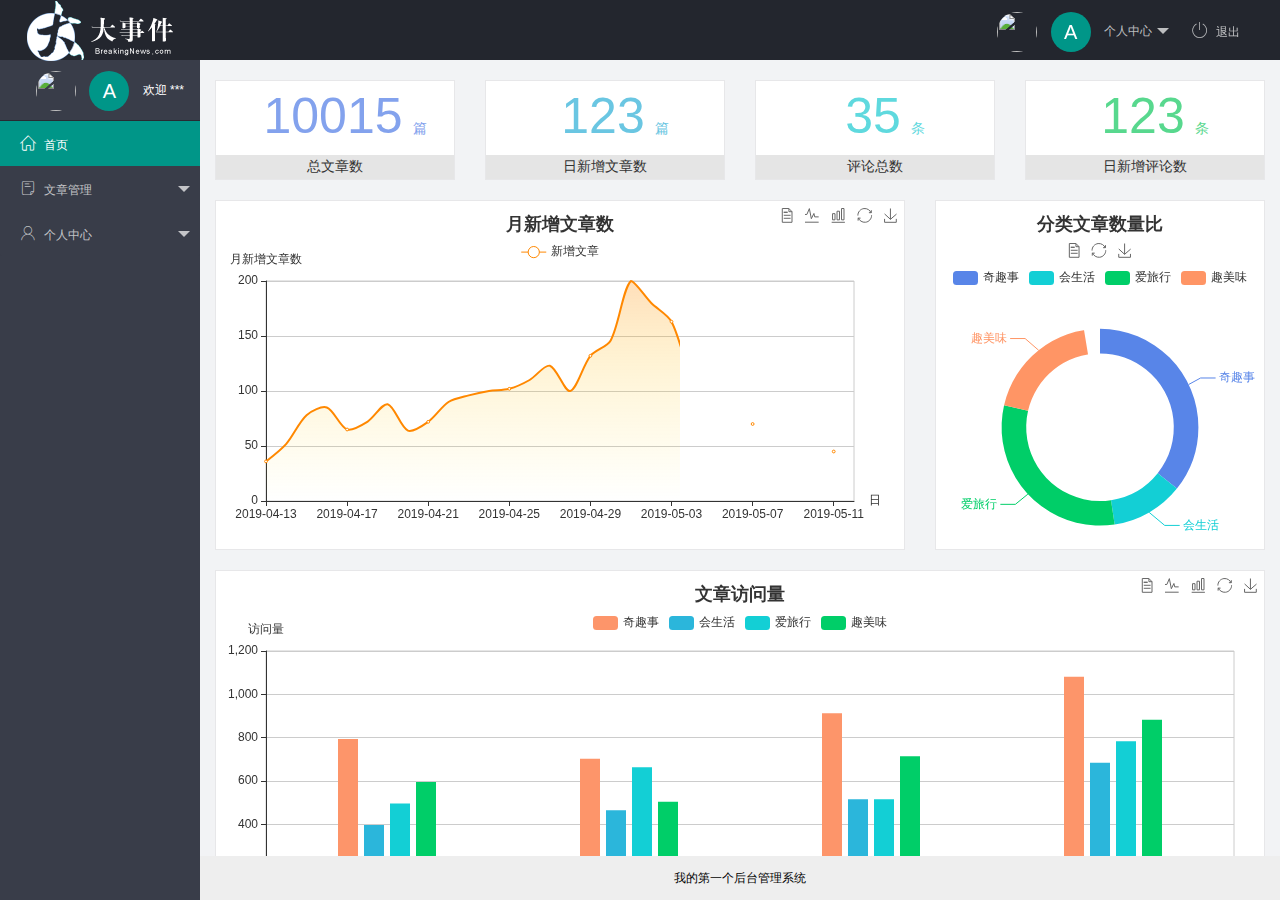
==== commit 519317eb: "完成了图片上传修改密码修改用户名的操作" ====
--- a/index.html
+++ b/index.html
@@ -1,87 +1,103 @@
 <!DOCTYPE html>
-<html>
-<head>
-  <meta charset="utf-8">
-  <meta name="viewport" content="width=device-width, initial-scale=1, maximum-scale=1">
-  <title>我的第一个后台管理器</title>
-  <link rel="stylesheet" href="assets/fonts/iconfont.css">
-     <link rel="stylesheet" href="assets/lib/layui/css/layui.css" />
-     <link rel="stylesheet" href="assets/css/index.css" />
-</head>
-<body>
-<div class="layui-layout layui-layout-admin">
-  <div class="layui-header">
-  	<img src="assets/images/logo.png" style="padding-left: 30px;">
-    <ul class="layui-nav layui-layout-right">
-      <li class="layui-nav-item layui-hide layui-show-md-inline-block">
-        <a href="javascript:;" class="urerinfo">
-          <img src="//tva1.sinaimg.cn/crop.0.0.118.118.180/5db11ff4gw1e77d3nqrv8j203b03cweg.jpg" class="layui-nav-img">
-  	<span class="text-avatar">A</span>
-          个人中心
-        </a>
-        <dl class="layui-nav-child">
-          <dd><a href="">基本资料</a></dd>
-          <dd><a href="">更换头像</a></dd>
-          <dd><a href="">重置密码</a></dd>
-        </dl>
-      </li>
-      <li class="layui-nav-item" lay-header-event="menuRight" lay-unselect>
-        <a href="javascript:;" id="btnlogin"><span class="iconfont icon-tuichu"></span>退出
-        </a>
-      </li>
-    </ul>
-  </div>
-  
-  <div class="layui-side layui-bg-black">
-    <div class="layui-side-scroll">
-    	<div class="urerinfo">
-          <img src="//tva1.sinaimg.cn/crop.0.0.118.118.180/5db11ff4gw1e77d3nqrv8j203b03cweg.jpg" class="layui-nav-img">
-            	<span class="text-avatar">A</span>
-          <span id="welcome">欢迎***</span>
+<html lang="en">
+  <head>
+    <meta charset="UTF-8" />
+    <meta name="viewport" content="width=device-width, initial-scale=1.0" />
+    <title>后台主页</title>
+    <!-- 导入 layui 的样式表 -->
+    <link rel="stylesheet" href="assets/lib/layui/css/layui.css" />
+    <!-- 导入第三方图标库 -->
+    <link rel="stylesheet" href="assets/fonts/iconfont.css" />
+    <!-- 导入自己的样式表 -->
+    <link rel="stylesheet" href="assets/css/index.css" />
+  </head>
+  <body class="layui-layout-body">
+    <div class="layui-layout layui-layout-admin">
+      <div class="layui-header">
+        <div class="layui-logo">
+          <img src="assets/images/logo.png" alt="" />
         </div>
-      <!-- 左侧导航区域（可配合layui已有的垂直导航） -->
-      <ul class="layui-nav layui-nav-tree " lay-shrink="all">
-      	<!--首页-->
-        <li class="layui-nav-item layui-this">
-          <a href="home/dashboard.html" target="fm"><span class="iconfont icon-user" ></span>首页</a> 
-        </li>
-       <!--文章管理-->
-        <li class="layui-nav-item">
-          <a href="javascript:;"><span class="iconfont icon-16"></span>文章管理</a>
-          <dl class="layui-nav-child">
-            <dd><a href="javascript:;"><i class="layui-icon layui-icon-app"></i>文章管理</a></dd>
-            <dd><a href="javascript:;"><i class="layui-icon layui-icon-app"></i>文章类别</a></dd>
-            <dd><a href="javascript:;"><i class="layui-icon layui-icon-app"></i>文章列表</a></dd>
-            <dd><a href="javascript:;"><i class="layui-icon layui-icon-app"></i>发布文章</a></dd>
-          </dl>
-        </li>
-        <!--个人中心-->
-         <li class="layui-nav-item">
-          <a href="javascript:;"><span class="iconfont icon-home"></span>个人中心</a>
-          <dl class="layui-nav-child">
-           <dd><a href="JavaScript:;"><i class="layui-icon layui-icon-app"></i>基本资料</a></dd>
-          <dd><a href="JavaScript:;"><i class="layui-icon layui-icon-app"></i>更换头像</a></dd>
-          <dd><a href="JavaScript:;"><i class="layui-icon layui-icon-app"></i>重置密码</a></dd>
-          </dl>
-        </li>
-      </ul>
+        <!-- 头部区域（可配合layui已有的水平导航） -->
+        <ul class="layui-nav layui-layout-right">
+          <li class="layui-nav-item">
+            <a href="javascript:;" class="userinfo">
+              <img src="http://t.cn/RCzsdCq" class="layui-nav-img" />
+              <span class="text-avatar">A</span>
+              个人中心
+            </a>
+            <dl class="layui-nav-child">
+              <dd><a href="user/avater.html" target="fm">基本资料</a></dd>
+              <dd><a href="user/info.html" target="fm">更换头像</a></dd>
+              <dd><a href="user/password.html" target="fm">重置密码</a></dd>
+            </dl>
+          </li>
+          <li class="layui-nav-item">
+            <a href="javascript:;" id="btnlogin"><span class="iconfont icon-tuichu"></span>退出</a>
+          </li>
+        </ul>
+      </div>
+
+      <div class="layui-side layui-bg-black">
+        <div class="layui-side-scroll">
+          <div class="userinfo">
+            <img src="http://t.cn/RCzsdCq" class="layui-nav-img" />
+            <span class="text-avatar">A</span>
+            <span id="welcome">欢迎 ***</span>
+          </div>
+          <!-- 左侧导航区域（可配合layui已有的垂直导航） -->
+          <ul class="layui-nav layui-nav-tree" lay-shrink="all">
+            <li class="layui-nav-item layui-this">
+              <a href="/home/dashboard.html" target="fm"><span class="iconfont icon-home"></span>首页</a>
+            </li>
+            <li class="layui-nav-item">
+              <a class="" href="javascript:;"><span class="iconfont icon-16"></span>文章管理</a>
+              <dl class="layui-nav-child">
+                <dd>
+                  <a href="/article/art_cate.html" target="fm"><i class="layui-icon layui-icon-app"></i>文章类别</a>
+                </dd>
+                <dd>
+                  <a href="javascript:;"><i class="layui-icon layui-icon-app"></i>文章列表</a>
+                </dd>
+                <dd>
+                  <a href="javascript:;"><i class="layui-icon layui-icon-app"></i>发布文章</a>
+                </dd>
+              </dl>
+            </li>
+            <li class="layui-nav-item">
+              <a href="javascript:;"><span class="iconfont icon-user"></span>个人中心</a>
+              <dl class="layui-nav-child">
+                <dd>
+                  <a href="user/info.html" target="fm"><i class="layui-icon layui-icon-app"></i>基本资料</a>
+                </dd>
+                <dd>
+                  <a href="user/avater.html" target="fm"><i class="layui-icon layui-icon-app"></i>更换头像</a>
+                </dd>
+                <dd>
+                  <a href="user/password.html" target="fm"><i class="layui-icon layui-icon-app"></i>重置密码</a>
+                </dd>
+              </dl>
+            </li>
+          </ul>
+        </div>
+      </div>
+
+      <div class="layui-body">
+        <!-- 内容主体区域 -->
+        <iframe name="fm" src="home/dashboard.html" frameborder="0"></iframe>
+      </div>
+
+      <div class="layui-footer">
+        <!-- 底部固定区域 -->
+        我的第一个后台管理系统
+      </div>
     </div>
-  </div>
-  
-  <div class="layui-body">
-    <!-- 内容主体区域 -->
-    <iframe name="fm" src="home/dashboard.html" frameborder="0"></iframe>
-  </div>
-  
-  <div class="layui-footer">
-    <!-- 底部固定区域 -->
-我的第一个后台管理系统
-  </div>
-</div>
-<script src="assets/lib/layui/layui.all.js"></script>
-<script src="assets/lib/jquery.js"></script>
-<script src="assets/js/baseApi.js"></script>
-<script src="assets/js/index.js"></script>
-
-</body>
-</html>+    <!-- 导入 layui 的JS文件 -->
+    <script src="assets/lib/layui/layui.all.js"></script>
+    <!-- 导入 jQuery -->
+    <script src="assets/lib/jquery.js"></script>
+    <!-- 导入自己封装的 baseAPI -->
+    <script src="assets/js/baseAPI.js"></script>
+    <!-- 导入自己的 js 文件 -->
+    <script src="assets/js/index.js"></script>
+  </body>
+</html>
--- a/assets/css/index.css
+++ b/assets/css/index.css
@@ -1,49 +1,62 @@
-.layui-body{
-	overflow:-Scroll;overflow-y:hidden
+.layui-footer {
+  text-align: center;
+  font-size: 12px;
 }
-.layui-footer{
-	font-size: 12px;
-	text-align: center;
+
+.iconfont {
+  margin-right: 8px;
 }
-.iconfont{
-	margin-right: 8px;
+
+.layui-icon {
+  margin-right: 8px;
+  margin-left: 20px;
 }
-.layui-icon{
-	margin-right: 8px;
-	padding-left: 20px;
+
+iframe {
+  width: 100%;
+  height: 100%;
 }
-iframe{
-	width: 100%;
-	height: 100%;}
 
-a{
-	transform: none !important;
+.layui-body {
+  overflow: hidden;
 }
-.urerinfo{
-	line-height: 60px;
-	text-align: center;
-	height: 60px;
-	font-size: 12px;
-	user-select:none;
+
+a {
+  transition: none !important;
 }
-.layui-side-scroll .urerinfo{
-	border-bottom: 1px solid #282b33;
+
+.userinfo {
+  height: 60px;
+  line-height: 60px;
+  text-align: center;
+  font-size: 12px;
+  user-select: none;
 }
-.layui-nav-img{
-	width: 30px;
-	height: 30px;
+
+.layui-side-scroll .userinfo {
+  border-bottom: 1px solid #282b33;
 }
-.text-avatar{
-	width: 30px;
-	height: 30px;
-	display: inline-block;
-	border-radius: 50%;
-	background: #0086B3;
-	line-height: 30px;
-	text-align: center;
-	font-size: 25px;
-	color: #fff;
-	position: relative;
-	top: 5px;
-	margin-right: 10px;
+
+.layui-nav-img {
+  width: 40px;
+  height: 40px;
 }
+
+.text-avatar {
+  display: inline-block;
+  width: 40px;
+  height: 40px;
+  background-color: #009688;
+  border-radius: 50%;
+  line-height: 40px;
+  text-align: center;
+  font-size: 20px;
+  color: #fff;
+  position: relative;
+  top: 4px;
+  margin-right: 10px;
+}
+
+.layui-nav-item a {
+  font-size: 12px;
+}
